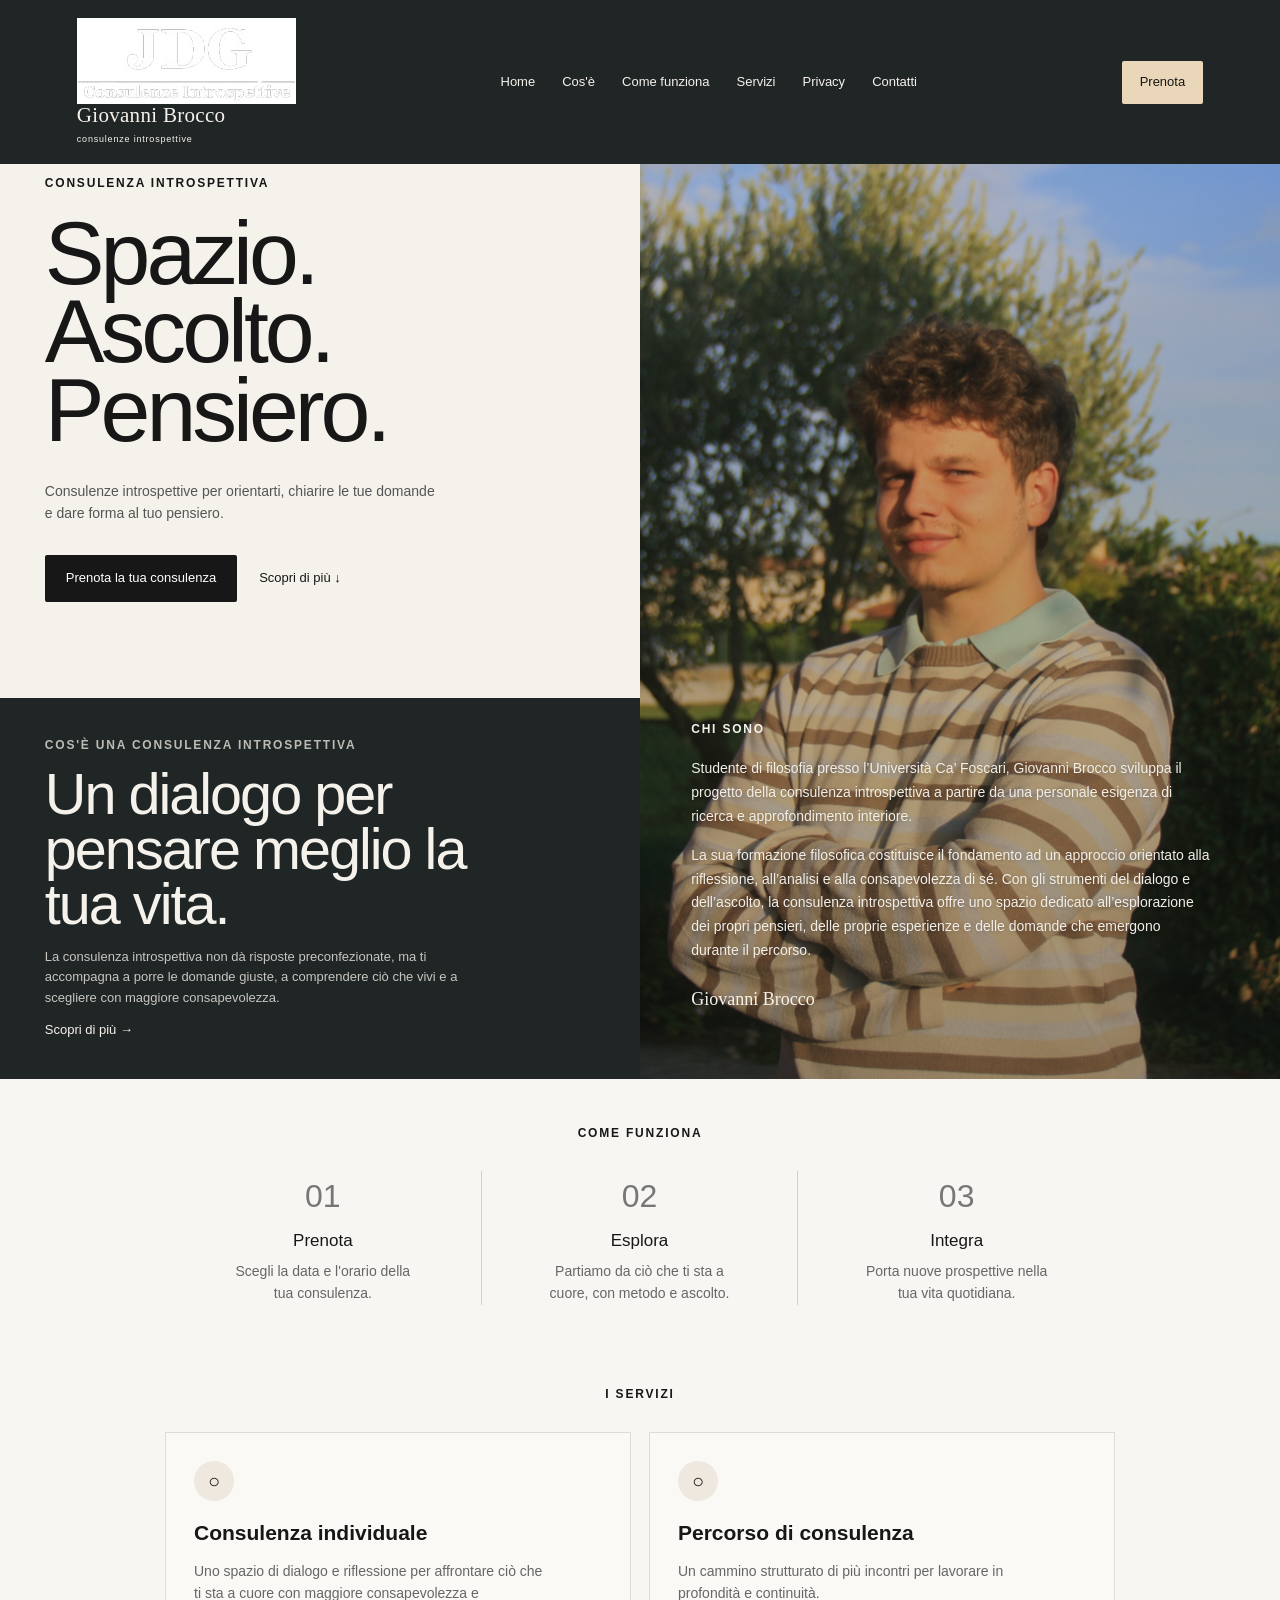
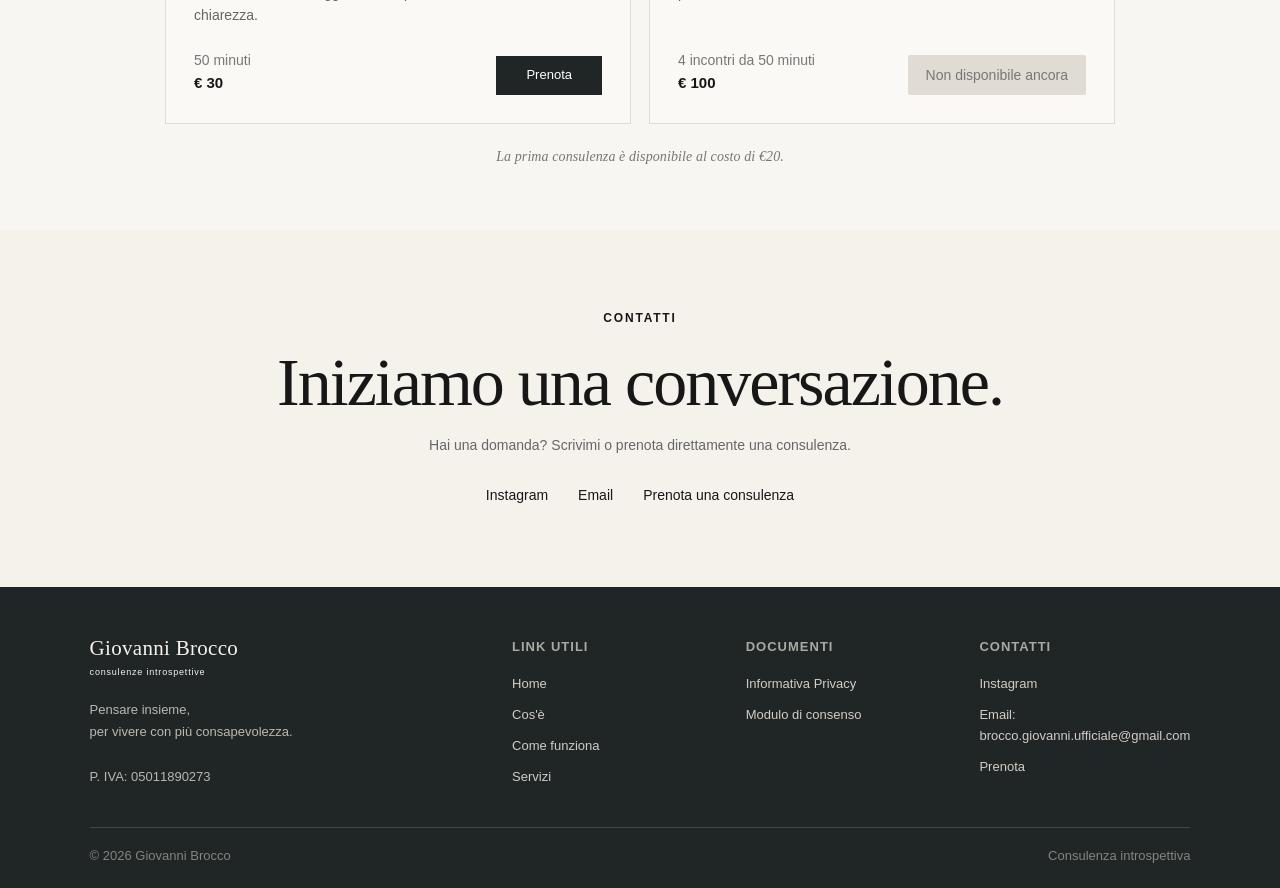
==== index.html @ f3d12928 "Update header logo in index.html" ====
<!DOCTYPE html>
<html lang="it">

<head>
    <meta charset="UTF-8">
    <meta name="viewport" content="width=device-width, initial-scale=1.0">

    <title>Giovanni Brocco | Consulenze Introspettive</title>

    <link rel="stylesheet" href="style.css">
</head>

<body>

    <!-- HEADER -->
    <header>
        <nav>
            <a href="index.html" class="logo">
                <img src="images/IMG_4521.jpeg" alt="Giovanni Brocco logo" class="header-logo">
                <span>Giovanni Brocco</span>
                <small>consulenze introspettive</small>
            </a>

            <div class="nav-links">
                <a href="index.html">Home</a>
                <a href="#about">Cos'è</a>
                <a href="#come-funziona">Come funziona</a>
                <a href="#services">Servizi</a>
                <a href="privacy.html">Privacy</a>
                <a href="#contact">Contatti</a>
            </div>

            <a href="prenota.html" class="nav-button">Prenota</a>
        </nav>
    </header>

    <main>

        <!-- HERO: FOUR QUADRANTS -->
        <section class="hero">

            <!-- TOP LEFT: SPAZIO, ASCOLTO, PENSIERO -->
            <div class="hero-content">

                <p class="eyebrow">
                    CONSULENZA INTROSPETTIVA
                </p>

                <h1>
                    Spazio.<br>
                    Ascolto.<br>
                    Pensiero.
                </h1>

                <p class="hero-text">
                    Consulenze introspettive per orientarti,
                    chiarire le tue domande e dare forma
                    al tuo pensiero.
                </p>

                <div class="hero-buttons">
                    <a href="prenota.html" class="button">
                        Prenota la tua consulenza
                    </a>

                    <a href="#about" class="text-link">
                        Scopri di più ↓
                    </a>
                </div>

            </div>

            <!-- TOP RIGHT: PHOTO -->
            <div class="intro-photo"></div>

            <!-- BOTTOM LEFT: UN DIALOGO -->
            <div id="about" class="about-text">

                <p class="eyebrow">
                    COS'È UNA CONSULENZA INTROSPETTIVA
                </p>

                <h2>
                    Un dialogo per pensare meglio
                    la tua vita.
                </h2>

                <p class="about-description">
                    La consulenza introspettiva non dà risposte
                    preconfezionate, ma ti accompagna a porre
                    le domande giuste, a comprendere ciò che vivi
                    e a scegliere con maggiore consapevolezza.
                </p>

                <a href="#come-funziona" class="light-link">
                    Scopri di più →
                </a>

            </div>

            <!-- BOTTOM RIGHT: CHI SONO -->
            <div class="intro-content">

                <p class="eyebrow">
                    CHI SONO
                </p>

                <p>
                    Studente di filosofia presso l’Università Ca’ Foscari,
                    Giovanni Brocco sviluppa il progetto della consulenza
                    introspettiva a partire da una personale esigenza di
                    ricerca e approfondimento interiore.
                </p>

                <p>
                    La sua formazione filosofica costituisce il fondamento
                    ad un approccio orientato alla riflessione, all’analisi
                    e alla consapevolezza di sé. Con gli strumenti del
                    dialogo e dell’ascolto, la consulenza introspettiva
                    offre uno spazio dedicato all’esplorazione dei propri
                    pensieri, delle proprie esperienze e delle domande
                    che emergono durante il percorso.
                </p>

                <p class="intro-name">
                    Giovanni Brocco
                </p>

            </div>

        </section>

        <!-- COME FUNZIONA -->
        <section id="come-funziona" class="process">

            <p class="eyebrow section-title">
                COME FUNZIONA
            </p>

            <div class="process-list">

                <div class="process-item">
                    <span class="process-number">01</span>

                    <h3>Prenota</h3>

                    <p>
                        Scegli la data e l'orario
                        della tua consulenza.
                    </p>
                </div>

                <div class="process-item">
                    <span class="process-number">02</span>

                    <h3>Esplora</h3>

                    <p>
                        Partiamo da ciò che ti sta a cuore,
                        con metodo e ascolto.
                    </p>
                </div>

                <div class="process-item">
                    <span class="process-number">03</span>

                    <h3>Integra</h3>

                    <p>
                        Porta nuove prospettive
                        nella tua vita quotidiana.
                    </p>
                </div>

            </div>

        </section>

        <!-- SERVIZI -->
        <section id="services" class="services">

            <p class="eyebrow section-title">
                I SERVIZI
            </p>

            <div class="service-list">

                <!-- INDIVIDUALE -->
                <div class="service-card">

                    <div class="service-icon">○</div>

                    <h3>Consulenza individuale</h3>

                    <p>
                        Uno spazio di dialogo e riflessione
                        per affrontare ciò che ti sta a cuore
                        con maggiore consapevolezza e chiarezza.
                    </p>

                    <div class="service-bottom">

                        <div>
                            <span>50 minuti</span>
                            <strong>€ 30</strong>
                        </div>

                        <a href="prenota.html">Prenota</a>

                    </div>

                </div>

                <!-- PERCORSO -->
                <div class="service-card">

                    <div class="service-icon">○</div>

                    <h3>Percorso di consulenza</h3>

                    <p>
                        Un cammino strutturato di più incontri
                        per lavorare in profondità e continuità.
                    </p>

                    <div class="service-bottom">

                        <div>
                            <span>4 incontri da 50 minuti</span>
                            <strong>€ 100</strong>
                        </div>

                        <span class="service-coming-soon">
                            Non disponibile ancora
                        </span>

                    </div>

                </div>

            </div>

            <p class="service-disclaimer">
                La prima consulenza è disponibile al costo di €20.
            </p>

        </section>

        <!--
        <section class="cta">

            <div class="cta-image"></div>

            <div class="cta-content">

                <h2>Pronto a iniziare?</h2>

                <p>
                    Prenota ora la tua
                    consulenza introspettiva.
                </p>

                <a href="prenota.html" class="cta-button">
                    Prenota la tua consulenza
                </a>

            </div>

        </section>
        -->

        <!-- CONTACT -->
        <section id="contact" class="contact">

            <p class="eyebrow">CONTATTI</p>

            <h2>Iniziamo una conversazione.</h2>

            <p>
                Hai una domanda? Scrivimi o prenota
                direttamente una consulenza.
            </p>

            <div class="contact-links">

                <a href="https://www.instagram.com/jeromedegrasse">
                    Instagram
                </a>

                <a href="mailto:brocco.giovanni.ufficiale@gmail.com">
                    Email
                </a>
                
                <a href="prenota.html">
                    Prenota una consulenza
                </a>

            </div>

        </section>

    </main>

    <!-- FOOTER -->
    <footer>

        <div class="footer-main">

            <div class="footer-brand">

                <a href="index.html" class="logo">
                    <span>Giovanni Brocco</span>
                    <small>consulenze introspettive</small>
                </a>

                <p>
                    Pensare insieme,<br>
                    per vivere con più consapevolezza.
                </p>

                <div class="footer-legal">
                    <p>P. IVA: 05011890273</p>
                </div>

            </div>

            <div class="footer-column">

                <h4>LINK UTILI</h4>

                <a href="index.html">Home</a>
                <a href="#about">Cos'è</a>
                <a href="#come-funziona">Come funziona</a>
                <a href="#services">Servizi</a>

            </div>

            <div class="footer-column">

                <h4>DOCUMENTI</h4>

                <a href="privacy.html">Informativa Privacy</a>
                <a href="consenso.html">Modulo di consenso</a>

            </div>

            <div class="footer-column">

                <h4>CONTATTI</h4>

                <a href="https://www.instagram.com/jeromedegrasse">
                    Instagram
                </a>

        
                <a href="mailto:brocco.giovanni.ufficiale@gmail.com">
                Email: brocco.giovanni.ufficiale@gmail.com
                </a>

                <a href="prenota.html">Prenota</a>

            </div>

        </div>

        <div class="footer-bottom">

            <p>© 2026 Giovanni Brocco</p>

            <p>Consulenza introspettiva</p>

        </div>

    </footer>

</body>
</html>
---- style.css ----
/* =========================================
   RESET
========================================= */
* {
    margin: 0;
    padding: 0;
    box-sizing: border-box;
}
html {
    scroll-behavior: smooth;
}
body {
    font-family: Arial, sans-serif;
    background: #f5f2ec;
    color: #171717;
    line-height: 1.6;
}
a {
    color: inherit;
    text-decoration: none;
}
/* =========================================
   GENERAL TYPOGRAPHY
========================================= */
.eyebrow {
    font-size: 12px;
    letter-spacing: 1.8px;
    font-weight: 600;
    margin-bottom: 20px;
}
/* =========================================
   HEADER
========================================= */
header {
    width: 100%;
    padding: 18px 6%;
    position: absolute;
    top: 0;
    left: 0;
    z-index: 10;
    background: #202526;
    color: #f5f2ec;
}
nav {
    display: flex;
    justify-content: space-between;
    align-items: center;
    gap: 30px;
}
.logo {
    display: flex;
    flex-direction: column;
    color: #f5f2ec;
    min-width: 205px;
}
.logo span {
    font-family: Georgia, serif;
    font-size: 21px;
    font-weight: 500;
    letter-spacing: 0.3px;
    line-height: 1.1;
}
.logo small {
    font-size: 9px;
    letter-spacing: 0.8px;
    margin-top: 5px;
}
.nav-links {
    display: flex;
    align-items: center;
    gap: 27px;
}
.nav-links a {
    color: #f5f2ec;
    font-size: 13px;
}
.nav-links a:hover {
    opacity: 0.65;
}
.nav-button {
    display: inline-flex;
    align-items: center;
    justify-content: center;
    flex-shrink: 0;
    background: #ead7b9;
    color: #171717;
    padding: 11px 18px;
    font-size: 13px;
    border-radius: 2px;
    white-space: nowrap;
    transition: background 0.2s ease;
}
.nav-button:hover {
    background: #f1dfc2;
}
/* =========================================
   HERO: TWO COLUMNS, TWO ROWS
========================================= */
.hero {
    position: relative;
    padding-top: 78px;
    display: grid;
    grid-template-columns: minmax(0, 1fr) minmax(0, 1fr);
    grid-template-rows: minmax(480px, 620px) auto;
    background: #f5f2ec;
}
/* =========================================
   TOP LEFT: SPAZIO, ASCOLTO, PENSIERO
========================================= */
.hero-content {
    grid-column: 1;
    grid-row: 1;
    position: relative;
    z-index: 2;
    min-width: 0;
    min-height: 0;
    display: flex;
    flex-direction: column;
    justify-content: center;
    padding: 45px 7%;
}
.hero h1 {
    font-size: clamp(62px, 7vw, 105px);
    line-height: 0.88;
    letter-spacing: -4px;
    font-weight: 400;
    margin-bottom: 30px;
}
.hero-text {
    max-width: 390px;
    font-size: 14px;
    line-height: 1.6;
    color: #555;
    margin-bottom: 30px;
}
.hero-buttons {
    display: flex;
    align-items: center;
    gap: 22px;
}
.button {
    background: #171717;
    color: white;
    padding: 13px 21px;
    font-size: 13px;
    border-radius: 2px;
}
.button:hover {
    background: #343434;
}
.text-link {
    font-size: 13px;
}
/* =========================================
   RIGHT SIDE: FULL-HEIGHT PHOTO
========================================= */
.intro-photo {
    grid-column: 2;
    grid-row: 1 / 3;
    position: relative;
    z-index: 0;
    min-width: 0;
    min-height: 0;
    height: 100%;
    background-color: #292b29;
    background-image: url("images/IMG_1203.jpeg");
    background-size: cover;
    background-position: center 35%;
    background-repeat: no-repeat;
}
/* =========================================
   BOTTOM LEFT: UN DIALOGO
========================================= */
.about-text {
    grid-column: 1;
    grid-row: 2;
    position: relative;
    z-index: 2;
    min-width: 0;
    min-height: 0;
    background: #202526;
    color: #f5f2ec;
    padding: 38px 7%;
    display: flex;
    flex-direction: column;
    justify-content: center;
}
.about-text .eyebrow {
    color: #bcbcb5;
    margin-bottom: 12px;
}
.about-text h2 {
    max-width: 480px;
    font-family: Arial, serif;
    font-size: clamp(38px, 4.5vw, 58px);
    font-weight: 400;
    line-height: 0.95;
    letter-spacing: -2px;
    margin-bottom: 16px;
}
.about-description {
    max-width: 440px;
    color: #c7c6c0;
    font-size: 13px;
    line-height: 1.55;
    margin-bottom: 12px;
}
.light-link {
    color: #f5f2ec;
    font-size: 13px;
}
/* =========================================
   CHI SONO: TEXT OVER THE PHOTO
========================================= */
.intro-content {
    grid-column: 2;
    grid-row: 1 / 3;
    position: relative;
    z-index: 1;
    min-width: 0;
    min-height: 0;
    padding: 65px 8%;
    display: flex;
    flex-direction: column;
    justify-content: flex-end;
    color: #f5f2ec;
    /* Transparent overlay: the photo stays visible */
    background: linear-gradient(
        180deg,
        rgba(18, 22, 22, 0.18) 0%,
        rgba(18, 22, 22, 0.25) 42%,
        rgba(18, 22, 22, 0.42) 100%
    );
}
.intro-content .eyebrow {
    color: #f5f2ec;
    font-size: 12px;
    letter-spacing: 1.8px;
    margin-bottom: 18px;
}
.intro-content > p:not(.eyebrow):not(.intro-name) {
    max-width: 520px;
    font-size: 14px;
    line-height: 1.7;
    color: #f1eee8;
    margin-bottom: 15px;
    text-shadow: 0 1px 4px rgba(0, 0, 0, 0.2);
}
.intro-name {
    margin-top: 7px;
    font-family: Georgia, serif;
    font-size: 18px;
    color: #f5f2ec;
}
/* =========================================
   PROCESS
========================================= */
.process {
    background: #f7f6f2;
    padding: 45px 7% 55px;
}
.section-title {
    text-align: center;
    margin-bottom: 28px;
}
.process-list {
    display: grid;
    grid-template-columns: repeat(3, 1fr);
    max-width: 950px;
    margin: auto;
}
.process-item {
    text-align: center;
    padding: 0 30px;
    border-right: 1px solid #d5d1ca;
}
.process-item:last-child {
    border-right: none;
}
.process-number {
    display: block;
    font-size: 32px;
    color: #777;
    margin-bottom: 5px;
}
.process-item h3 {
    font-size: 17px;
    font-weight: 500;
    margin-bottom: 6px;
}
.process-item p {
    max-width: 190px;
    margin: auto;
    font-size: 14px;
    color: #666;
}
/* =========================================
   SERVICES
========================================= */
.services {
    background: #f7f6f2;
    padding: 25px 7% 60px;
}
.service-list {
    display: grid;
    grid-template-columns: repeat(2, 1fr);
    gap: 18px;
    max-width: 950px;
    margin: auto;
}
.service-card {
    background: #faf9f6;
    border: 1px solid #e0dcd4;
    padding: 28px;
    min-height: 240px;
    display: flex;
    flex-direction: column;
}
.service-icon {
    width: 40px;
    height: 40px;
    border-radius: 50%;
    background: #eee8de;
    display: flex;
    align-items: center;
    justify-content: center;
    font-size: 20px;
    margin-bottom: 15px;
}
.service-card h3 {
    font-size: 21px;
    margin-bottom: 10px;
}
.service-card > p {
    font-size: 14px;
    line-height: 1.6;
    color: #666;
    max-width: 350px;
}
.service-bottom {
    display: flex;
    justify-content: space-between;
    align-items: flex-end;
    margin-top: auto;
    padding-top: 22px;
}
.service-bottom div {
    display: flex;
    flex-direction: column;
}
.service-bottom span {
    font-size: 14px;
    color: #777;
}
.service-bottom strong {
    font-size: 15px;
}
.service-bottom a {
    background: #202526;
    color: white;
    padding: 9px 30px;
    font-size: 13px;
}
.service-coming-soon {
    display: inline-block;
    background: #e0dcd4;
    color: #666;
    padding: 9px 18px;
    font-size: 13px;
    border-radius: 2px;
    white-space: nowrap;
}
.service-disclaimer {
    max-width: 950px;
    margin: 22px auto 0;
    text-align: center;
    font-family: Georgia, serif;
    font-size: 14px;
    font-style: italic;
    letter-spacing: 0.1px;
    color: #777;
    line-height: 1.6;
}
/* =========================================
   CTA
========================================= */
.cta {
    position: relative;
    min-height: 240px;
    display: flex;
    align-items: center;
    justify-content: center;
    overflow: hidden;
    color: white;
}
.cta-image {
    position: absolute;
    inset: 0;
    background: #77736d;
}
.cta-image::after {
    content: "";
    position: absolute;
    inset: 0;
    background: rgba(20, 20, 18, 0.35);
}
.cta-content {
    position: relative;
    z-index: 2;
    text-align: center;
}
.cta h2 {
    font-family: Georgia, serif;
    font-size: 42px;
    font-weight: 400;
    margin-bottom: 7px;
}
.cta p {
    font-size: 14px;
    margin-bottom: 17px;
    color: #e3e0d9;
}
.cta-button {
    display: inline-block;
    background: #ead7b9;
    color: #171717;
    padding: 10px 18px;
    font-size: 13px;
}
/* =========================================
   CONTACT
========================================= */
.contact {
    padding: 80px 7%;
    text-align: center;
    background: #f5f2ec;
}
.contact h2 {
    font-family: Georgia, serif;
    font-size: clamp(42px, 6vw, 68px);
    font-weight: 400;
    line-height: 1;
    letter-spacing: -2px;
    margin-bottom: 18px;
}
.contact > p:not(.eyebrow) {
    font-size: 14px;
    color: #666;
    margin-bottom: 28px;
}
.contact-links {
    display: flex;
    justify-content: center;
    gap: 30px;
}
.contact-links a {
    font-size: 14px;
}
/* =========================================
   FOOTER
========================================= */
footer {
    background: #202526;
    color: #f5f2ec;
    padding: 50px 7% 22px;
}
.footer-main {
    display: grid;
    grid-template-columns: 2fr 1fr 1fr 1fr;
    gap: 45px;
    padding-bottom: 38px;
    border-bottom: 1px solid #424645;
}
.footer-brand .logo {
    margin-bottom: 20px;
}
.footer-brand > p {
    color: #b9b9b2;
    font-size: 13px;
    line-height: 1.7;
}
.footer-legal {
    margin-top: 22px;
}
.footer-legal p {
    font-size: 13px;
    color: #b9b9b2;
    line-height: 1.8;
}
.footer-column {
    display: flex;
    flex-direction: column;
    gap: 10px;
}
.footer-column h4 {
    font-size: 13px;
    letter-spacing: 1px;
    color: #aaa9a2;
    margin-bottom: 7px;
}
.footer-column a {
    color: #d0cec7;
    font-size: 13px;
}
.footer-column a:hover {
    color: white;
}
.footer-bottom {
    padding-top: 18px;
    display: flex;
    justify-content: space-between;
    font-size: 13px;
    color: #85857f;
}
/* =========================================
   PRIVACY + CONSENT
========================================= */
.document-page {
    width: 100%;
}
.document-hero {
    background: #202526;
    color: #f5f2ec;
    padding: 135px 7% 65px;
}
.document-hero .eyebrow {
    color: #bcbcb5;
}
.document-hero h1 {
    max-width: 900px;
    font-family: Georgia, serif;
    font-size: clamp(38px, 5vw, 60px);
    font-weight: 400;
    line-height: 1.05;
    letter-spacing: -1.5px;
    margin-bottom: 18px;
}
.document-hero > p:not(.eyebrow) {
    font-size: 14px;
    color: #c7c6c0;
    line-height: 1.6;
}
.document-content {
    width: 100%;
    max-width: 1100px;
    margin: 0;
    padding: 70px 7% 95px;
}
.document-content h2,
.document-form-section legend {
    font-family: Georgia, serif;
    font-size: 24px;
    font-weight: 600;
    line-height: 1.3;
    margin-top: 50px;
    margin-bottom: 18px;
    letter-spacing: -0.3px;
}
.document-content > h2:first-child {
    margin-top: 0;
}
.document-content p {
    max-width: 900px;
    font-size: 14px;
    line-height: 1.8;
    color: #444;
    margin-bottom: 16px;
}
.document-content ul {
    max-width: 900px;
    padding-left: 22px;
    margin-bottom: 20px;
}
.document-content li {
    font-size: 14px;
    line-height: 1.8;
    color: #444;
    margin-bottom: 6px;
}
.document-link {
    color: #202526;
    text-decoration: underline;
    text-underline-offset: 3px;
    font-weight: 600;
}
.document-link:hover {
    opacity: 0.65;
}
/* =========================================
   CONSENT FORM
========================================= */
.document-form-section {
    max-width: 900px;
    margin-bottom: 40px;
}
fieldset.document-form-section {
    border: 0;
    padding: 0;
}
.document-form-section:first-child h2 {
    margin-top: 0;
}
.document-form-section label:not(.form-choice) {
    display: block;
    font-size: 14px;
    font-weight: 600;
    margin: 18px 0 7px;
}
.document-form-section input[type="text"],
.document-form-section input[type="date"] {
    display: block;
    width: 100%;
    max-width: 650px;
    padding: 12px 0;
    border: 0;
    border-bottom: 1px solid #777;
    border-radius: 0;
    outline: none;
    background: transparent;
    font-family: Arial, sans-serif;
    font-size: 14px;
    color: #171717;
}
/* RADIO / CHECKBOX */
.form-choice {
    max-width: 900px;
    display: flex;
    align-items: flex-start;
    gap: 12px;
    margin-bottom: 13px;
    cursor: pointer;
    font-size: 14px;
    line-height: 1.7;
    color: #444;
}
.form-choice input {
    margin-top: 5px;
    flex-shrink: 0;
}
/* SIGNATURE */
.signature-pad {
    display: block;
    width: 100%;
    max-width: 900px;
    height: 190px;
    margin: 15px 0;
    background: #ffffff;
    border: 1px solid #aaa;
    touch-action: none;
}
/* BUTTONS */
.secondary-button {
    padding: 9px 16px;
    border: 1px solid #202526;
    background: transparent;
    color: #202526;
    font-family: Arial, sans-serif;
    font-size: 13px;
    cursor: pointer;
}
.secondary-button:hover {
    background: #202526;
    color: white;
}
.final-confirmation {
    max-width: 900px;
    display: flex;
    align-items: flex-start;
    gap: 12px;
    margin: 35px 0 25px;
    font-size: 14px;
    line-height: 1.7;
    color: #444;
}
.final-confirmation input {
    margin-top: 5px;
    flex-shrink: 0;
}
.submit-button {
    padding: 14px 28px;
    border: 0;
    border-radius: 2px;
    background: #202526;
    color: white;
    font-family: Arial, sans-serif;
    font-size: 14px;
    cursor: pointer;
}
.submit-button:hover {
    background: #343a3b;
}
.form-status {
    margin-top: 18px;
    font-size: 13px !important;
    color: #777 !important;
}
/* =========================================
   BOOKING PAGE
========================================= */
.booking-buttons {
    display: flex;
    flex-wrap: wrap;
    align-items: center;
    gap: 14px;
    margin-top: 32px;
}
.booking-button,
.booking-button-primary,
.booking-button-secondary,
.booking-button-tertiary {
    display: inline-flex;
    align-items: center;
    justify-content: center;
    box-sizing: border-box;
    min-height: 44px;
    padding: 13px 22px;
    background-color: #ead7b9 !important;
    color: #171717 !important;
    border: none;
    border-radius: 2px;
    font-family: Arial, sans-serif;
    font-size: 13px;
    line-height: 1.4;
    text-align: center;
    text-decoration: none;
    transition: background-color 0.2s ease;
}
.booking-button:hover,
.booking-button-primary:hover,
.booking-button-secondary:hover,
.booking-button-tertiary:hover {
    background-color: #f1dfc2 !important;
    color: #171717 !important;
}
.booking-signature {
    margin-top: 42px;
    font-family: Georgia, serif;
    font-size: 19px;
    color: #202526;
}
.booking-signature span {
    display: block;
    margin-top: 3px;
    font-family: Arial, sans-serif;
    font-size: 11px;
    letter-spacing: 1px;
    color: #77736d;
}
/* =========================================
   TABLET
========================================= */
@media (max-width: 900px) {
    .nav-links {
        display: none;
    }
    nav {
        gap: 15px;
    }
    .logo {
        min-width: 0;
    }
    .nav-button {
        display: inline-flex;
        flex-shrink: 0;
    }
    /* HERO */
    .hero {
        grid-template-columns: minmax(0, 1fr) minmax(0, 1fr);
        grid-template-rows: minmax(450px, 560px) auto;
    }
    .hero-content {
        padding: 70px 7%;
    }
    .hero h1 {
        font-size: clamp(48px, 6vw, 68px);
        letter-spacing: -2px;
    }
    .hero-buttons {
        flex-wrap: wrap;
        gap: 14px;
    }
    .about-text {
        min-height: 330px;
        padding: 40px 7%;
    }
    .about-text h2 {
        font-size: clamp(32px, 4vw, 44px);
    }
    .intro-content {
        padding: 45px 7%;
    }
    .intro-content > p:not(.eyebrow):not(.intro-name) {
        font-size: 13px;
        line-height: 1.65;
    }
    /* FOOTER */
    .footer-main {
        grid-template-columns: 1fr 1fr;
    }
    /* DOCUMENTS */
    .document-content {
        max-width: 100%;
        padding: 60px 7% 80px;
    }
}
/* =========================================
   MOBILE
========================================= */
@media (max-width: 600px) {
    /* HEADER */
    header {
        padding: 16px 5%;
    }
    nav {
        gap: 15px;
    }
    .logo {
        min-width: 0;
    }
    .logo span {
        font-size: 18px;
        letter-spacing: 0;
    }

   .logo .header-logo {
    display: block;
    width: 42px;
    height: 42px;
    object-fit: contain;
    margin-bottom: 8px;
}
    .nav-button {
        display: inline-flex;
        align-items: center;
        justify-content: center;
        font-size: 12px;
        padding: 9px 12px;
    }
    /* HERO: STACK THE CONTENT */
    .hero {
        padding-top: 78px;
        grid-template-columns: minmax(0, 1fr);
        grid-template-rows: auto auto auto;
    }
    .hero-content {
        grid-column: 1;
        grid-row: 1;
        min-height: 570px;
        padding: 115px 5% 60px;
    }
    .hero h1 {
        font-size: 62px;
        letter-spacing: -2px;
    }
    .hero-buttons {
        flex-direction: column;
        align-items: flex-start;
        gap: 15px;
    }
    /*
       On mobile, the photo and Chi sono text
       become one single image section.
    */
    .intro-photo {
        display: none;
    }
    .intro-content {
        grid-column: 1;
        grid-row: 2;
        order: 0;
        min-height: 650px;
        padding: 45px 6%;
        justify-content: flex-end;
        background-color: #292b29;
        background-image:
            linear-gradient(
                180deg,
                rgba(18, 22, 22, 0.08) 0%,
                rgba(18, 22, 22, 0.22) 30%,
                rgba(18, 22, 22, 0.88) 100%
            ),
            url("images/IMG_1203.jpeg");
        background-size: cover;
        background-position: center 20%;
        background-repeat: no-repeat;
        color: #f5f2ec;
    }
    .intro-content .eyebrow {
        margin-bottom: 14px;
    }
    .intro-content > p:not(.eyebrow):not(.intro-name) {
        font-size: 14px;
        line-height: 1.65;
        color: #f1eee8;
    }
    .intro-name {
        font-size: 18px;
    }
    /* UN DIALOGO: AFTER THE PHOTO */
    .about-text {
        grid-column: 1;
        grid-row: 3;
        order: 0;
        min-height: 0;
        padding: 32px 5%;
    }
    .about-text h2 {
        font-size: 47px;
        margin-bottom: 14px;
    }
    .about-text .eyebrow {
        margin-bottom: 10px;
    }
    .about-description {
        margin-bottom: 10px;
    }
    /* PROCESS */
    .process {
        padding: 40px 5%;
    }
    .process-list {
        grid-template-columns: 1fr;
    }
    .process-item {
        border-right: 0;
        border-bottom: 1px solid #d5d1ca;
        padding: 0 0 27px;
        margin-bottom: 27px;
    }
    .process-item:last-child {
        border-bottom: 0;
        margin-bottom: 0;
    }
    /* SERVICES */
    .services {
        padding: 25px 5% 50px;
    }
    .service-list {
        grid-template-columns: 1fr;
    }
    .service-disclaimer {
        padding: 0 10px;
        font-size: 13px;
    }
    .service-coming-soon {
        font-size: 12px;
        padding: 9px 13px;
    }
    /* CONTACT */
    .contact {
        padding: 70px 5%;
    }
    .contact-links {
        flex-direction: column;
        gap: 14px;
    }
    /* FOOTER */
    footer {
        padding: 45px 5% 22px;
    }
    .footer-main {
        grid-template-columns: 1fr;
        gap: 30px;
    }
    .footer-bottom {
        flex-direction: column;
        gap: 6px;
    }
    /* PRIVACY + CONSENT */
    .document-hero {
        padding: 115px 5% 50px;
    }
    .document-hero h1 {
        font-size: 34px;
    }
    .document-content {
        padding: 50px 5% 70px;
    }
    .document-content h2,
    .document-form-section legend {
        font-size: 21px;
        margin-top: 40px;
    }
    .document-content p,
    .document-content li,
    .form-choice,
    .final-confirmation {
        font-size: 14px;
    }
    .signature-pad {
        height: 170px;
    }
    /* BOOKING BUTTONS */
    .booking-buttons {
        display: flex !important;
        flex-direction: column !important;
        align-items: stretch !important;
        gap: 14px !important;
        width: 100%;
    }
    .booking-buttons .booking-button,
    .booking-buttons .booking-button-primary,
    .booking-buttons .booking-button-secondary,
    .booking-buttons .booking-button-tertiary {
        display: flex !important;
        width: 100% !important;
        min-height: 44px;
        align-items: center;
        justify-content: center;
        padding: 13px 22px;
        background: #ead7b9 !important;
        color: #171717 !important;
        border: none;
        border-radius: 2px;
        font-family: Arial, sans-serif;
        font-size: 13px;
        text-align: center;
        text-decoration: none;
    }
    .booking-buttons a.booking-button:hover,
    .booking-buttons a.booking-button-primary:hover,
    .booking-buttons a.booking-button-secondary:hover,
    .booking-buttons a.booking-button-tertiary:hover {
        background: #f1dfc2 !important;
        color: #171717 !important;
    }
    .booking-signature {
        margin-top: 32px;
    }
}
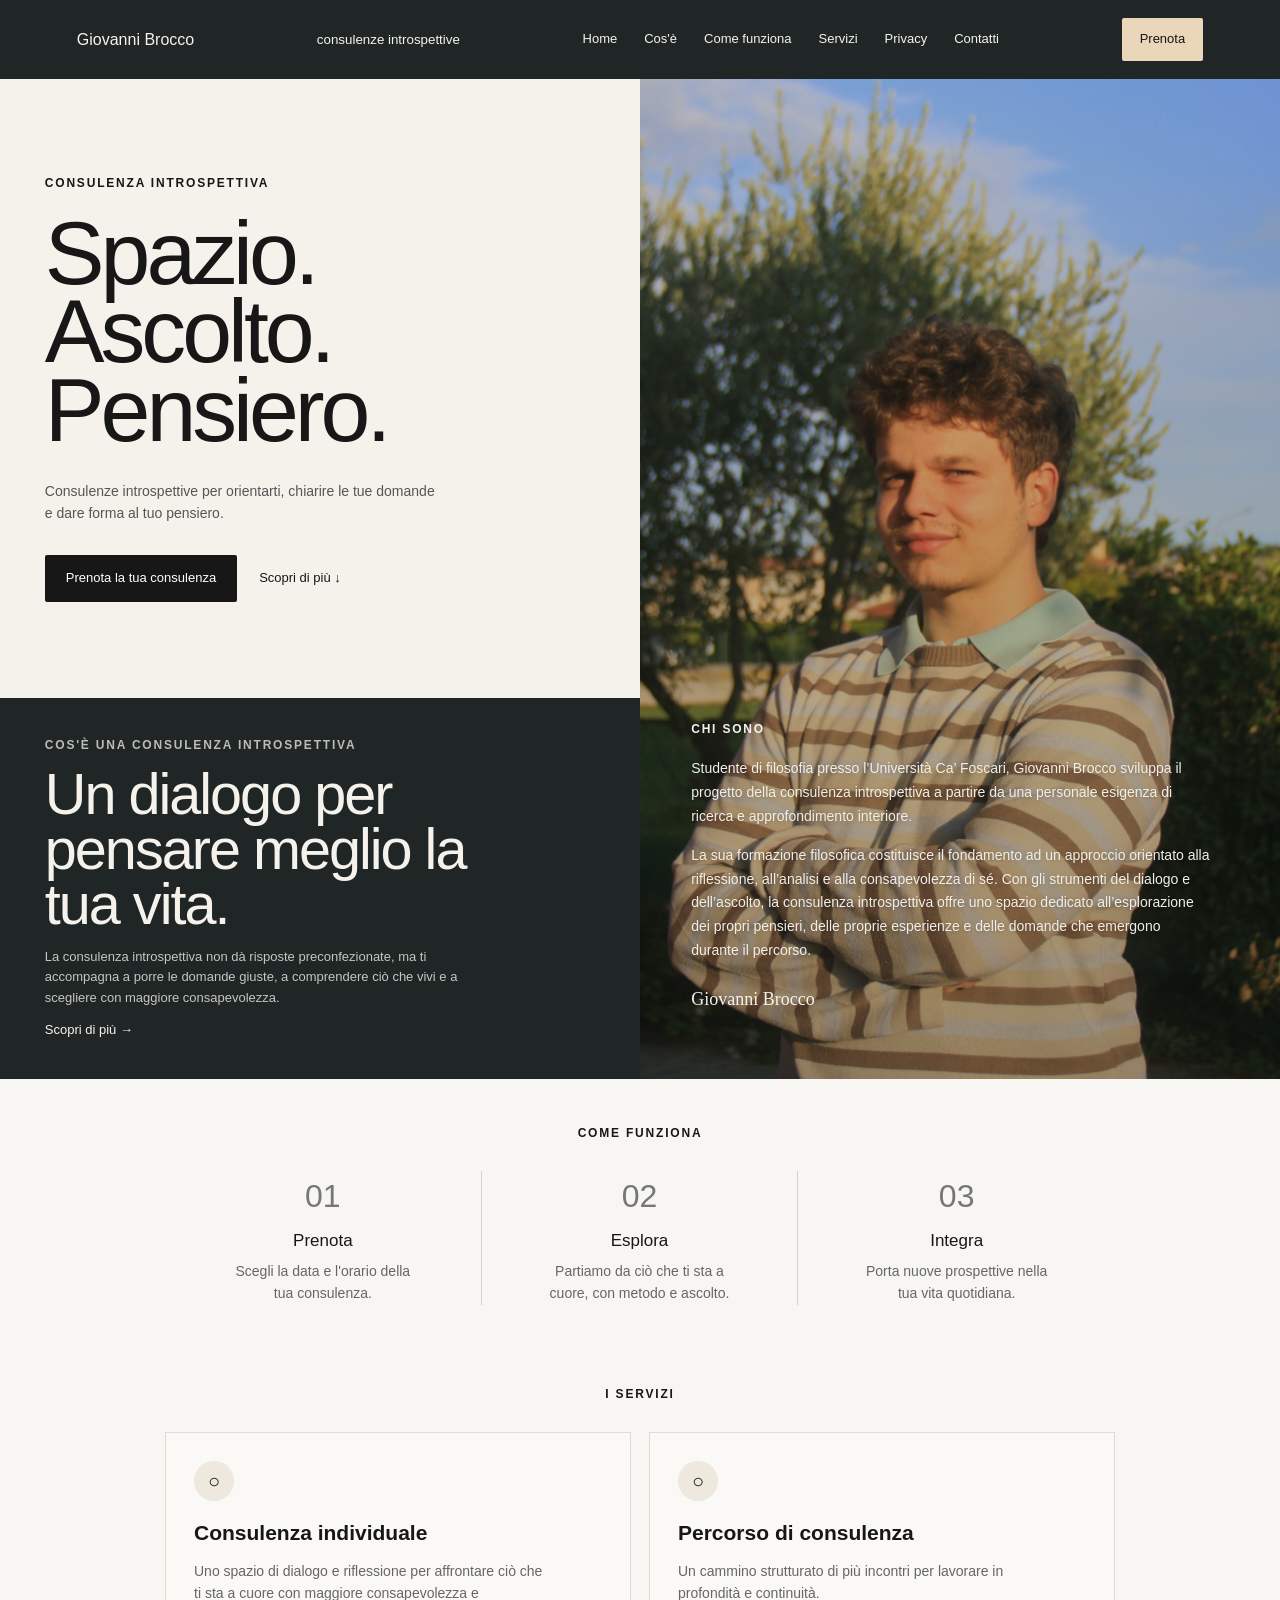
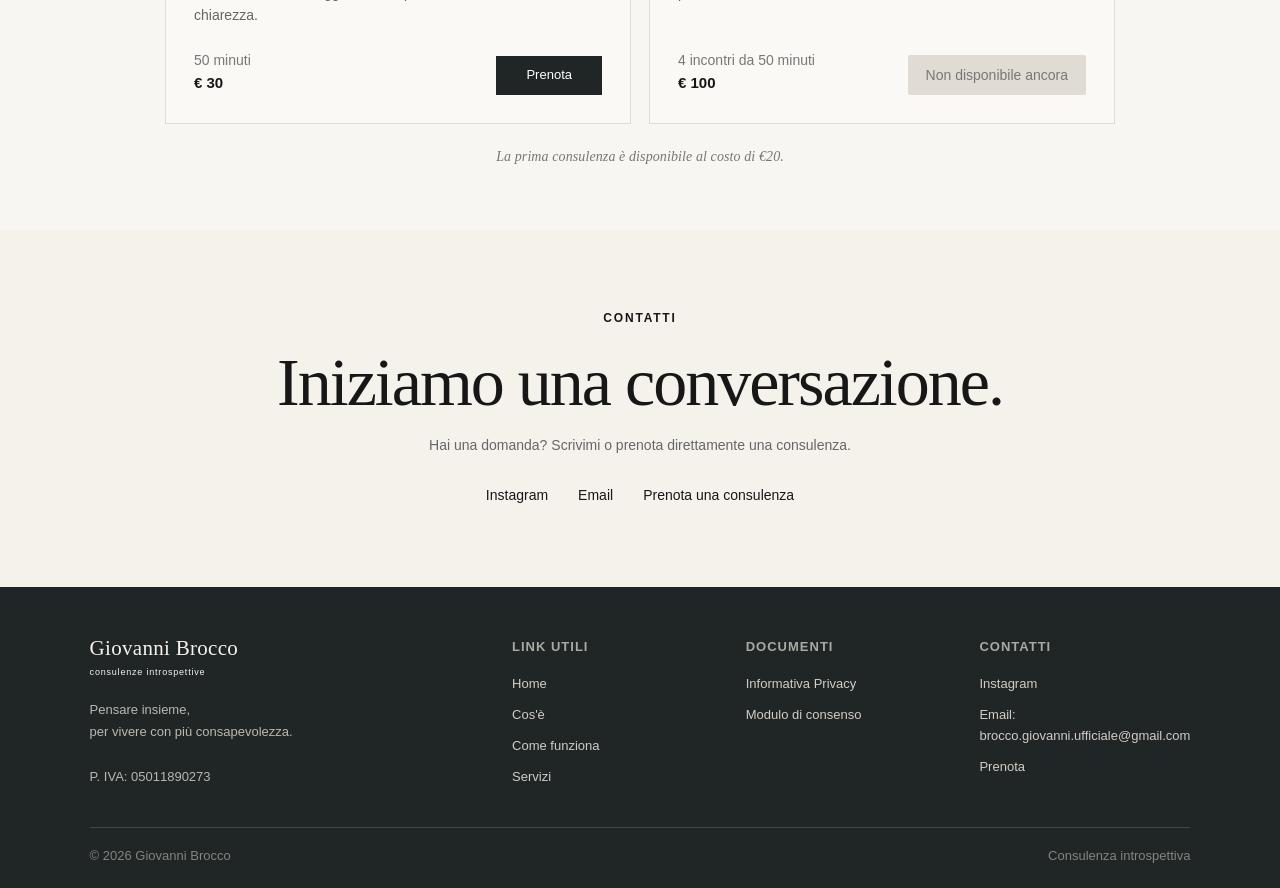
==== commit 8e63dced: "Comment out logo link in header Commented out the logo link in the header section." ====
--- a/index.html
+++ b/index.html
@@ -16,8 +16,10 @@
     <!-- HEADER -->
     <header>
         <nav>
+            <!--
             <a href="index.html" class="logo">
                 <img src="images/IMG_4521.jpeg" alt="Giovanni Brocco logo" class="header-logo">
+            -->
                 <span>Giovanni Brocco</span>
                 <small>consulenze introspettive</small>
             </a>
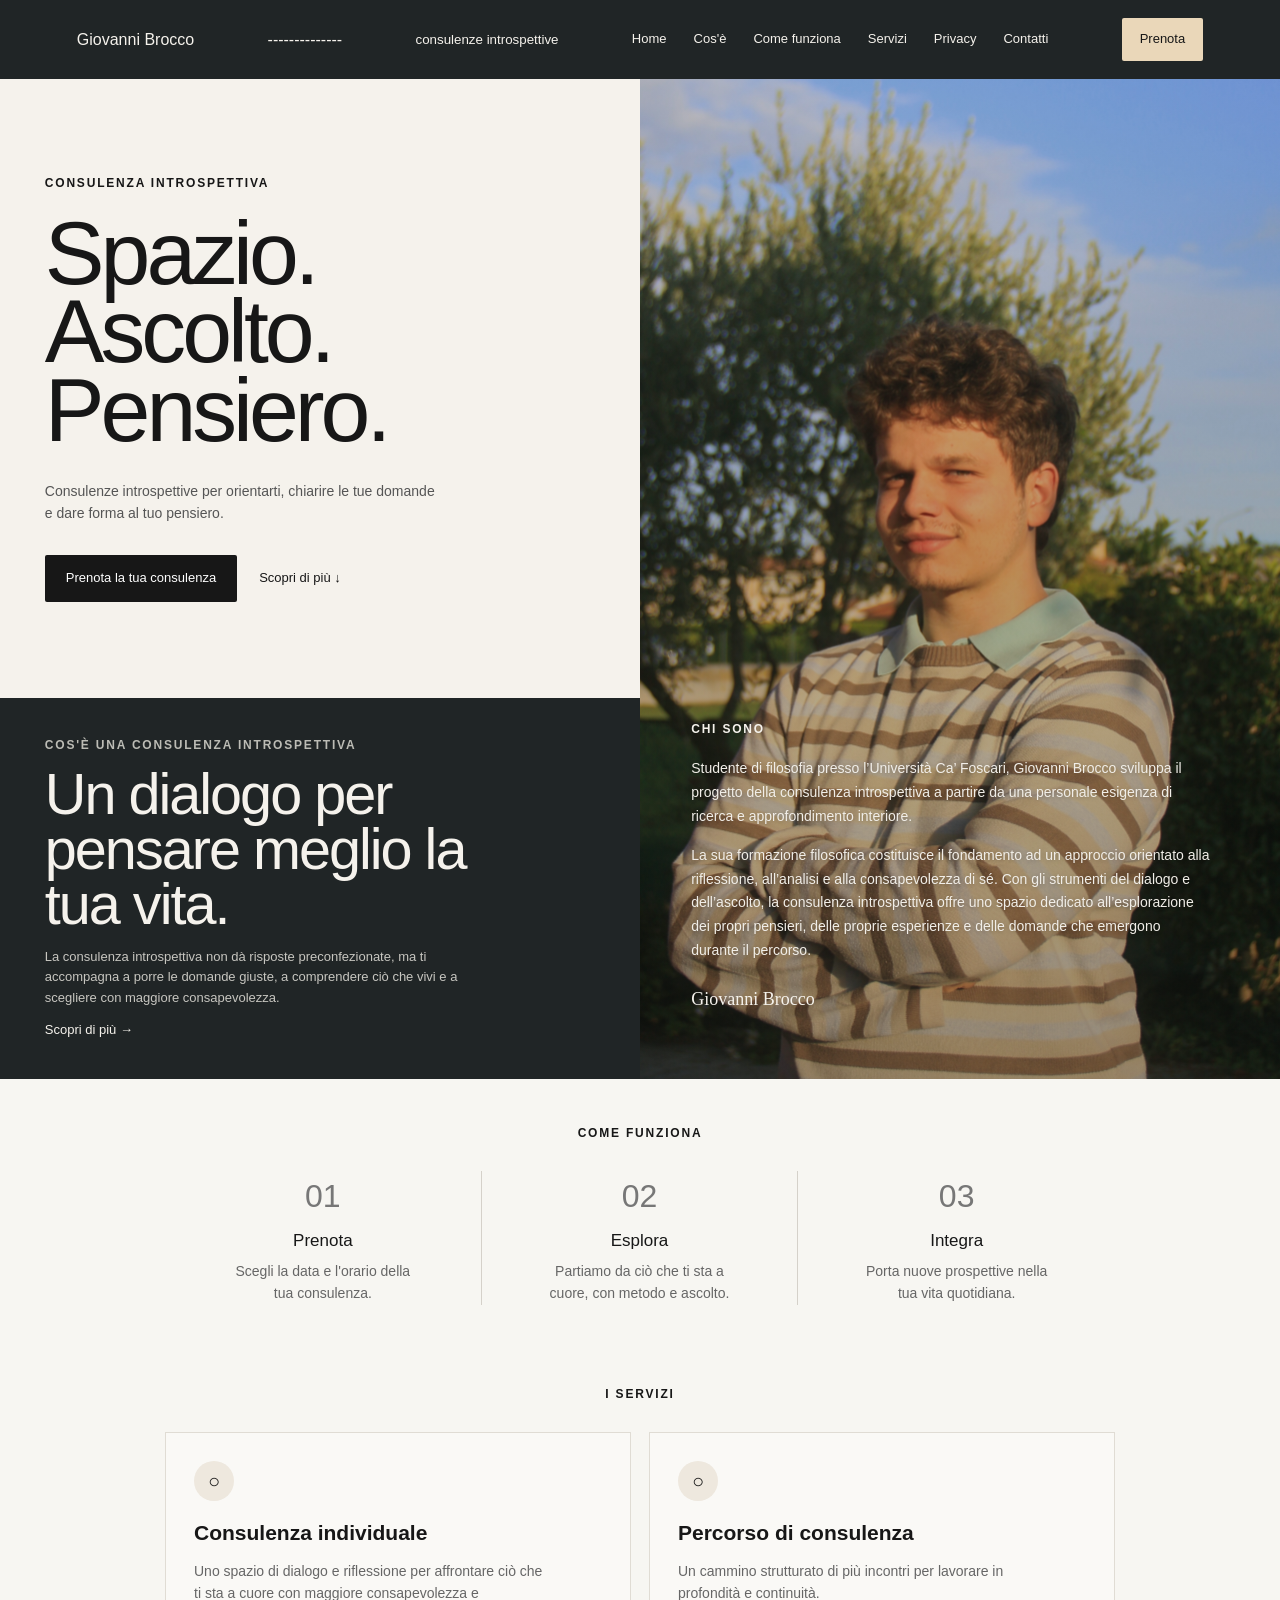
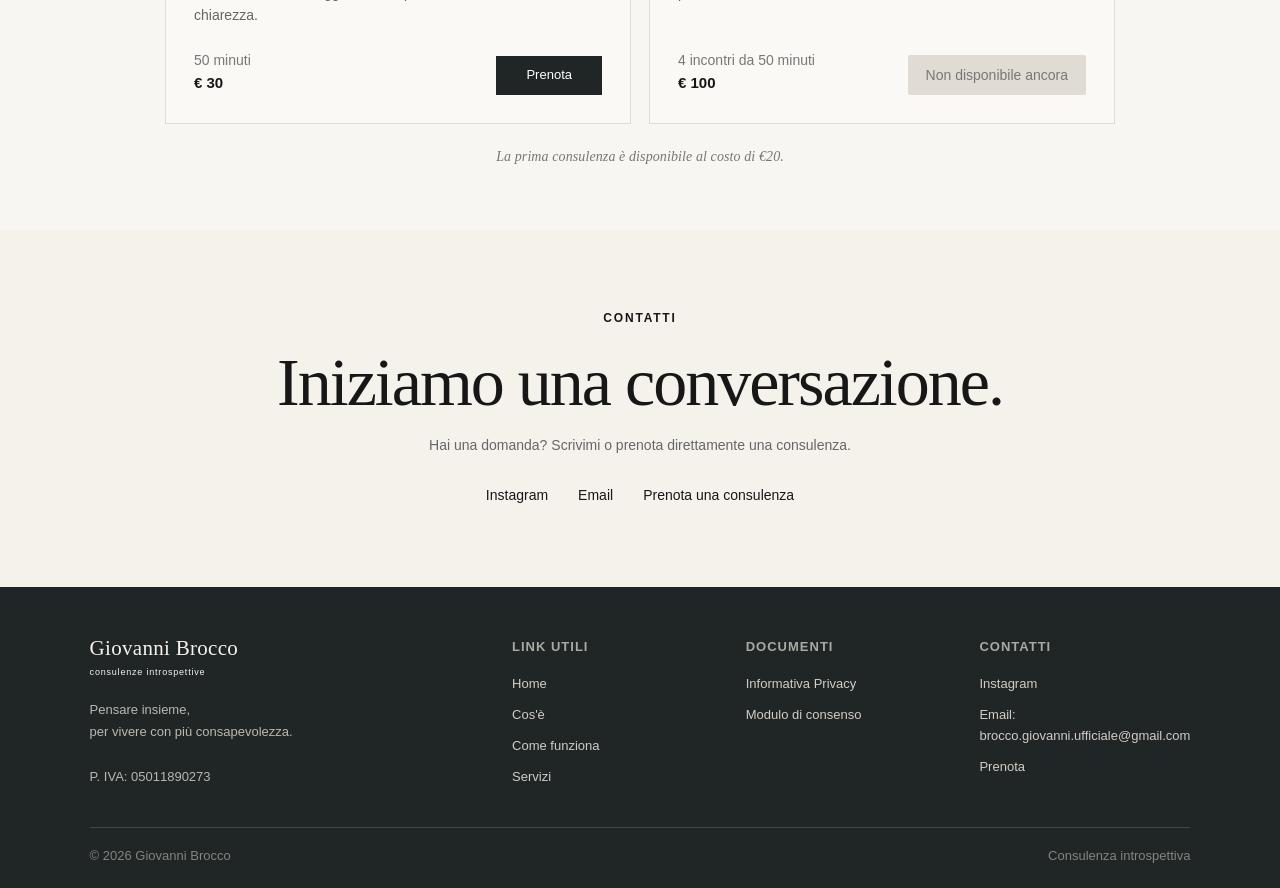
==== commit edfa18c7: "Add a paragraph separator in the header section" ====
--- a/index.html
+++ b/index.html
@@ -21,6 +21,7 @@
                 <img src="images/IMG_4521.jpeg" alt="Giovanni Brocco logo" class="header-logo">
             -->
                 <span>Giovanni Brocco</span>
+                <p>--------------</p>
                 <small>consulenze introspettive</small>
             </a>
 
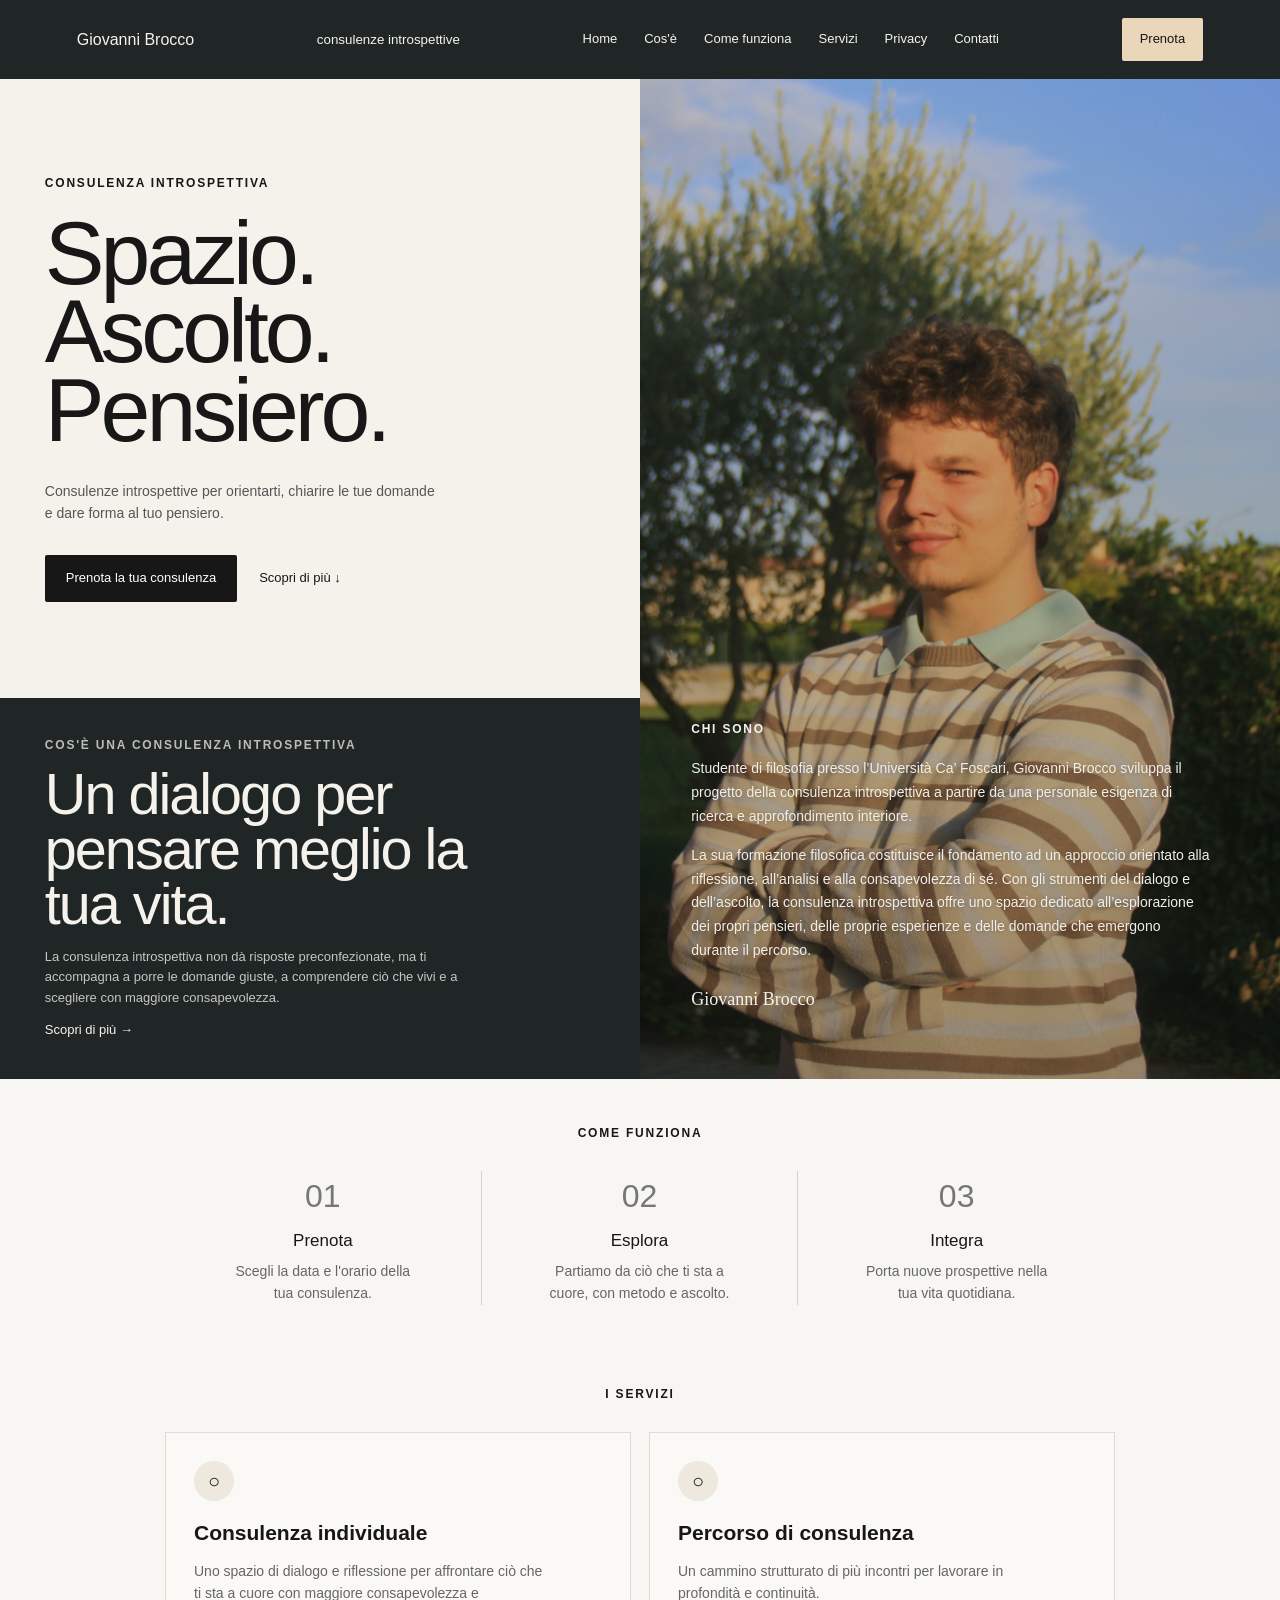
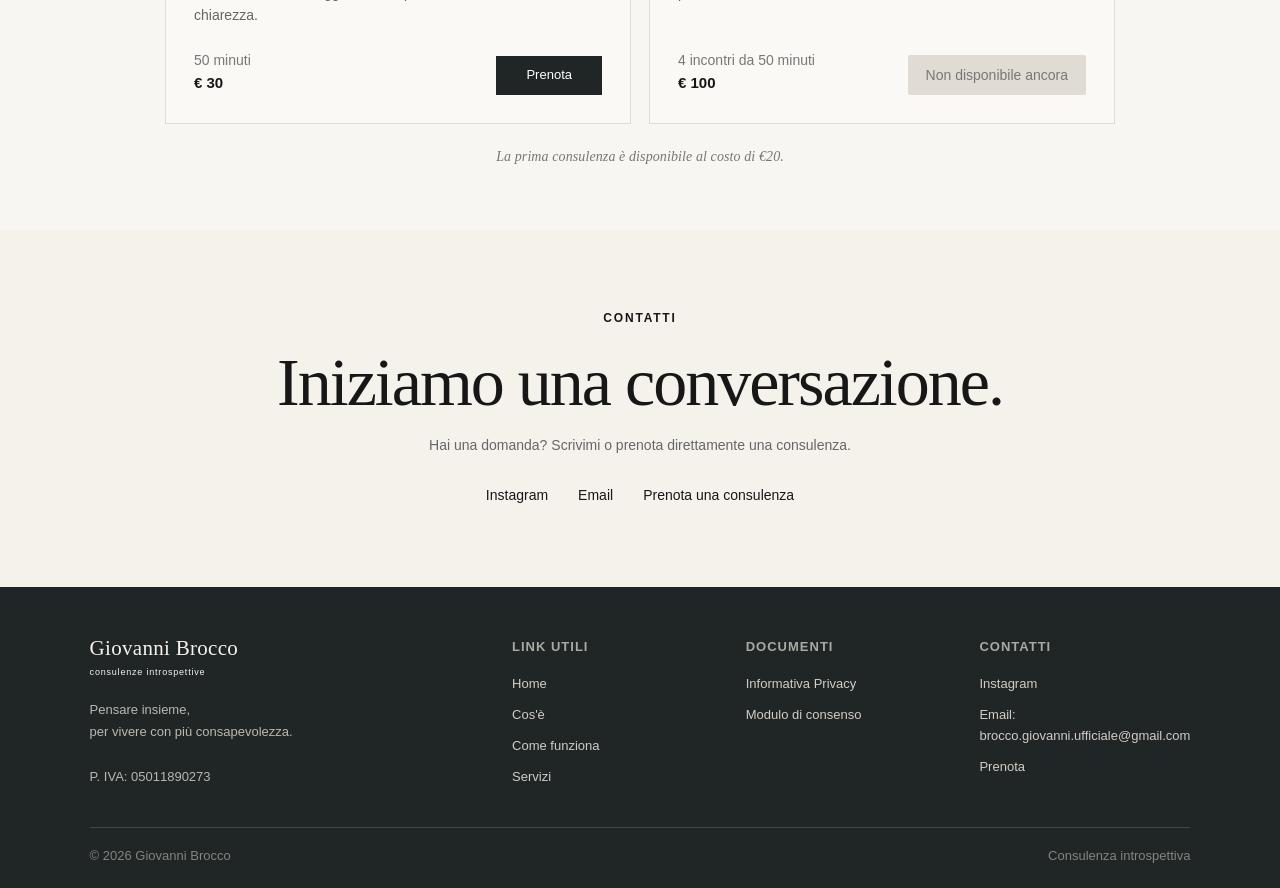
==== commit 8c78852f: "Remove redundant paragraph from logo Removed unnecessary paragraph element from logo section." ====
--- a/index.html
+++ b/index.html
@@ -21,7 +21,6 @@
                 <img src="images/IMG_4521.jpeg" alt="Giovanni Brocco logo" class="header-logo">
             -->
                 <span>Giovanni Brocco</span>
-                <p>--------------</p>
                 <small>consulenze introspettive</small>
             </a>
 
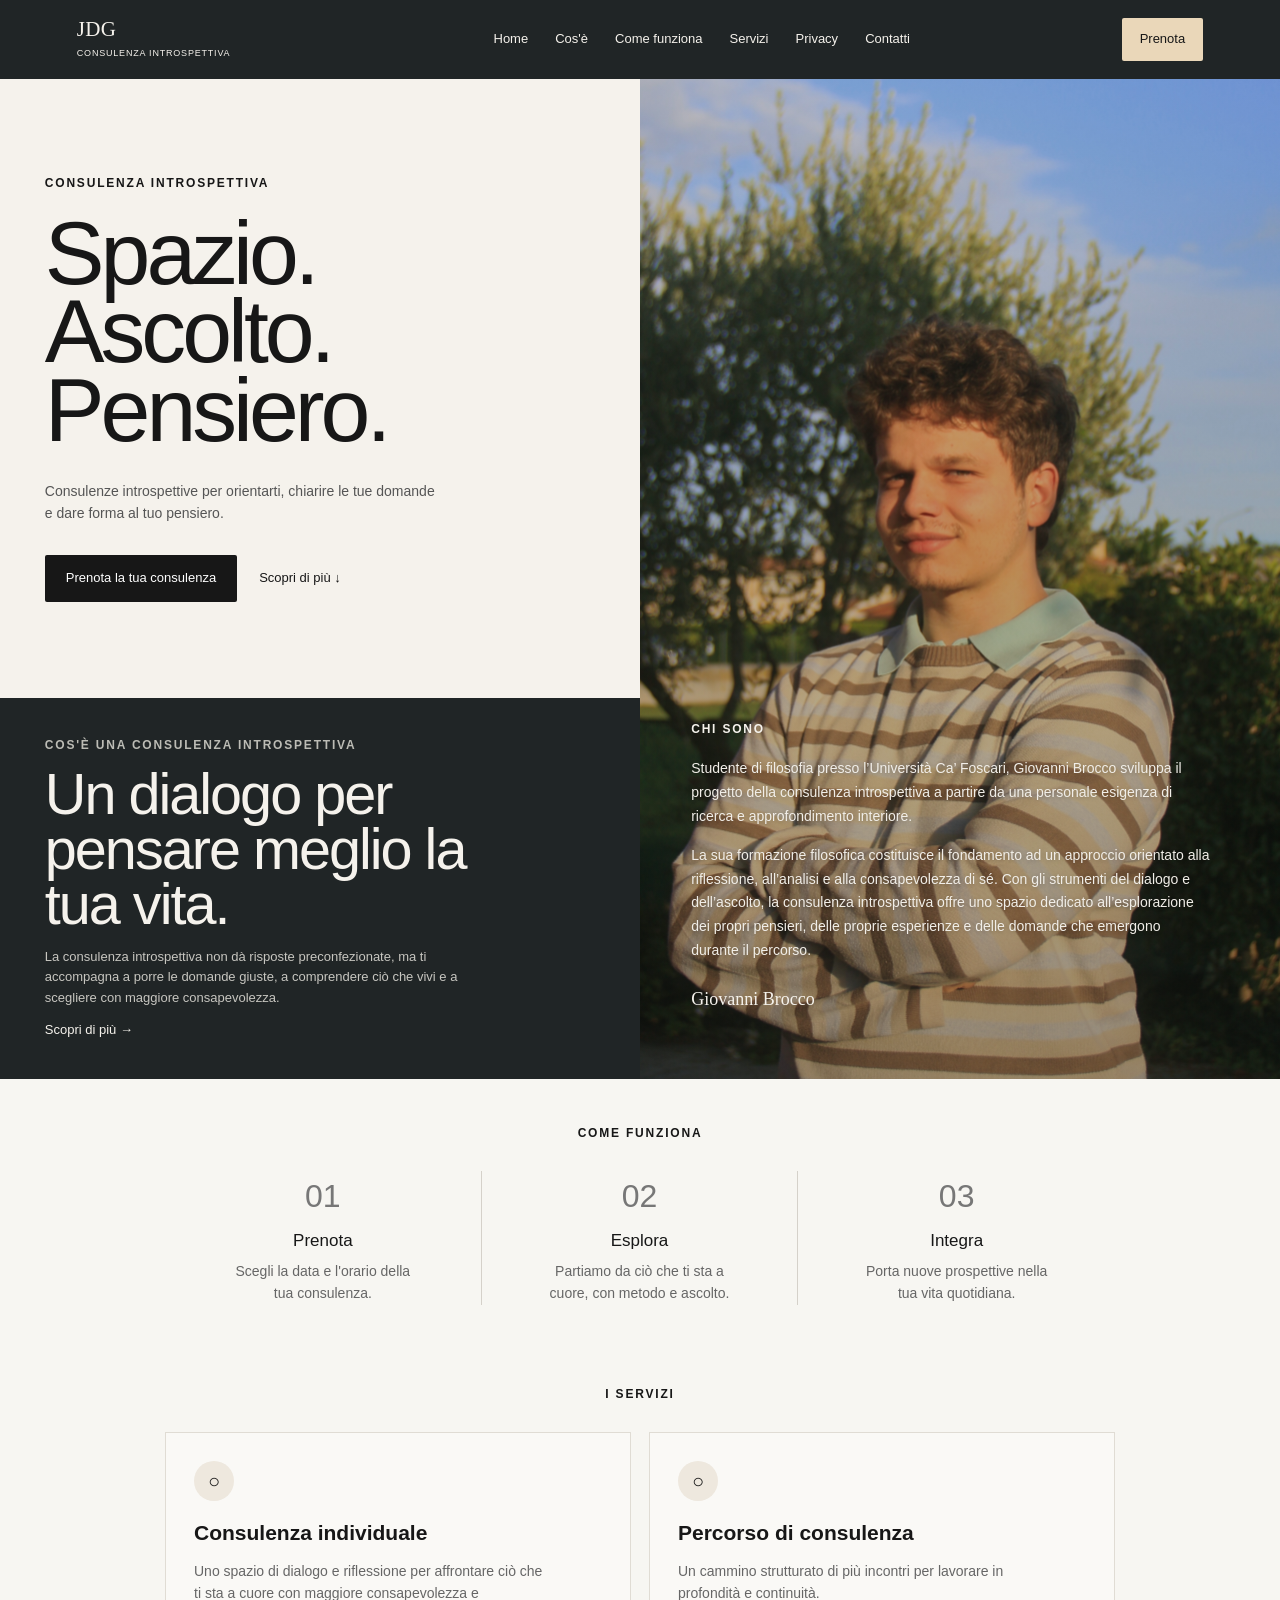
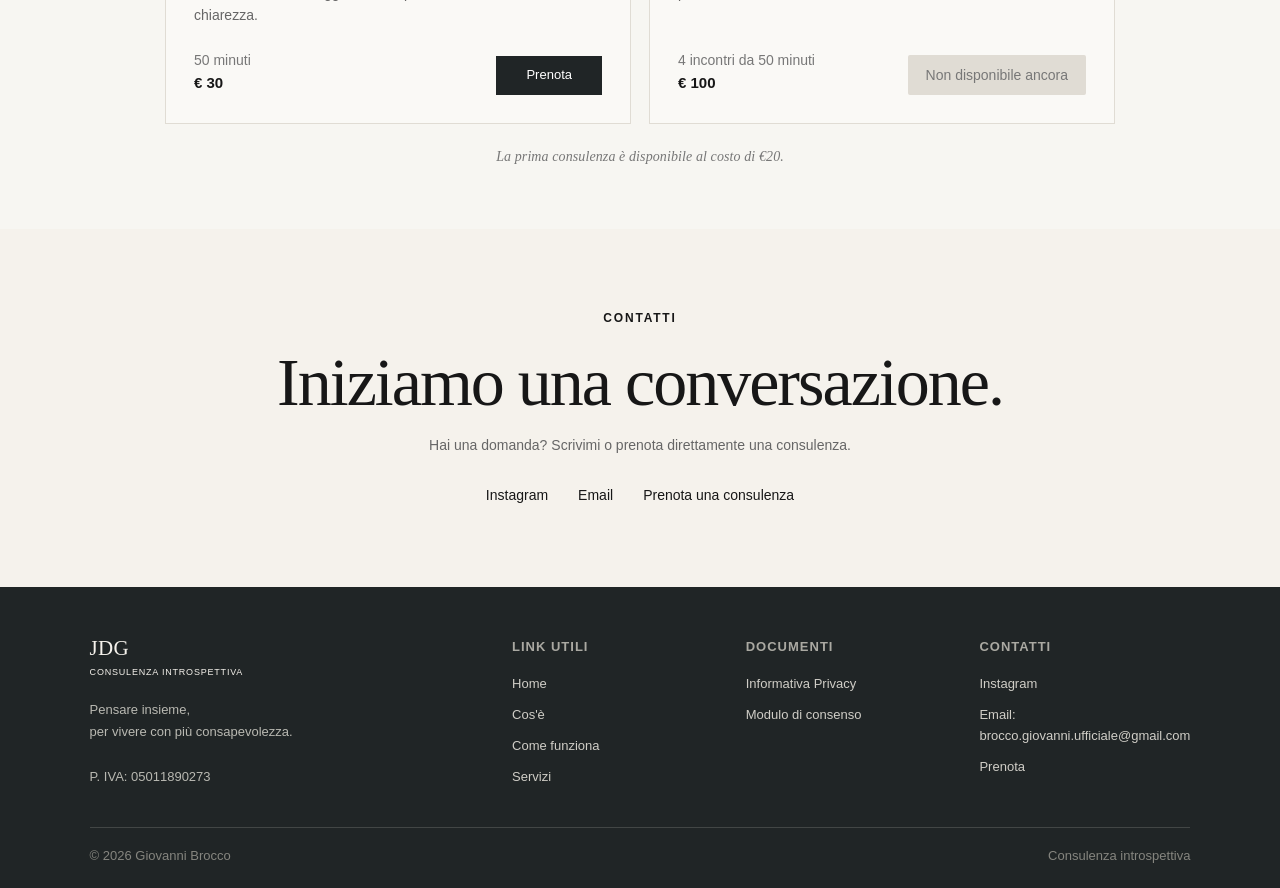
==== commit 14164527: "Update index.html" ====
--- a/index.html
+++ b/index.html
@@ -16,12 +16,10 @@
     <!-- HEADER -->
     <header>
         <nav>
-            <!--
             <a href="index.html" class="logo">
-                <img src="images/IMG_4521.jpeg" alt="Giovanni Brocco logo" class="header-logo">
-            -->
-                <span>Giovanni Brocco</span>
-                <small>consulenze introspettive</small>
+                <span class="logo-initials">JDG</span>
+                <span class="logo-line"></span>
+                <small>CONSULENZA INTROSPETTIVA</small>
             </a>
 
             <div class="nav-links">
@@ -293,7 +291,7 @@
                 <a href="mailto:brocco.giovanni.ufficiale@gmail.com">
                     Email
                 </a>
-                
+
                 <a href="prenota.html">
                     Prenota una consulenza
                 </a>
@@ -312,8 +310,9 @@
             <div class="footer-brand">
 
                 <a href="index.html" class="logo">
-                    <span>Giovanni Brocco</span>
-                    <small>consulenze introspettive</small>
+                    <span class="logo-initials">JDG</span>
+                    <span class="logo-line"></span>
+                    <small>CONSULENZA INTROSPETTIVA</small>
                 </a>
 
                 <p>
@@ -355,9 +354,8 @@
                     Instagram
                 </a>
 
-        
                 <a href="mailto:brocco.giovanni.ufficiale@gmail.com">
-                Email: brocco.giovanni.ufficiale@gmail.com
+                    Email: brocco.giovanni.ufficiale@gmail.com
                 </a>
 
                 <a href="prenota.html">Prenota</a>
--- a/style.css
+++ b/style.css
@@ -868,8 +868,8 @@
         grid-column: 1;
         grid-row: 2;
         order: 0;
-        min-height: 650px;
-        padding: 45px 6%;
+        min-height: 850px;
+        padding: 45px 6% 30px;
         justify-content: flex-end;
         background-color: #292b29;
         background-image:
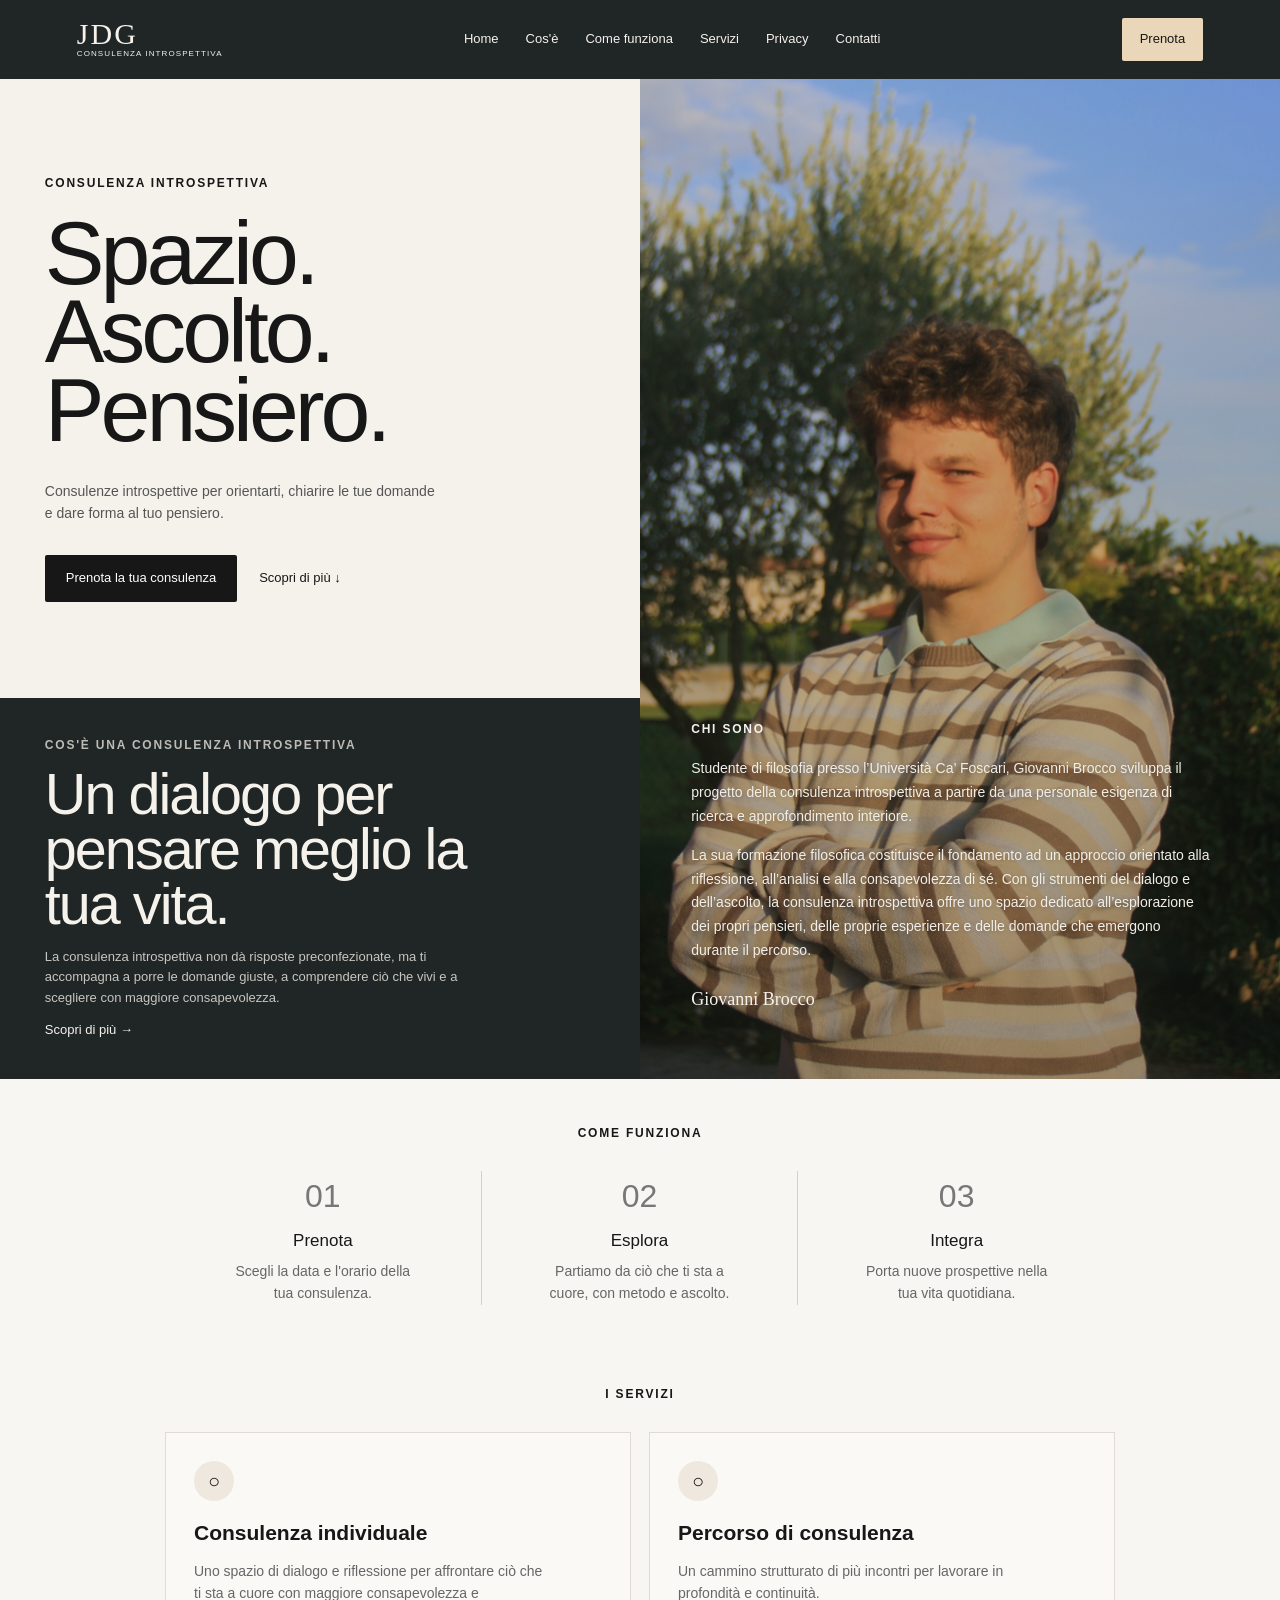
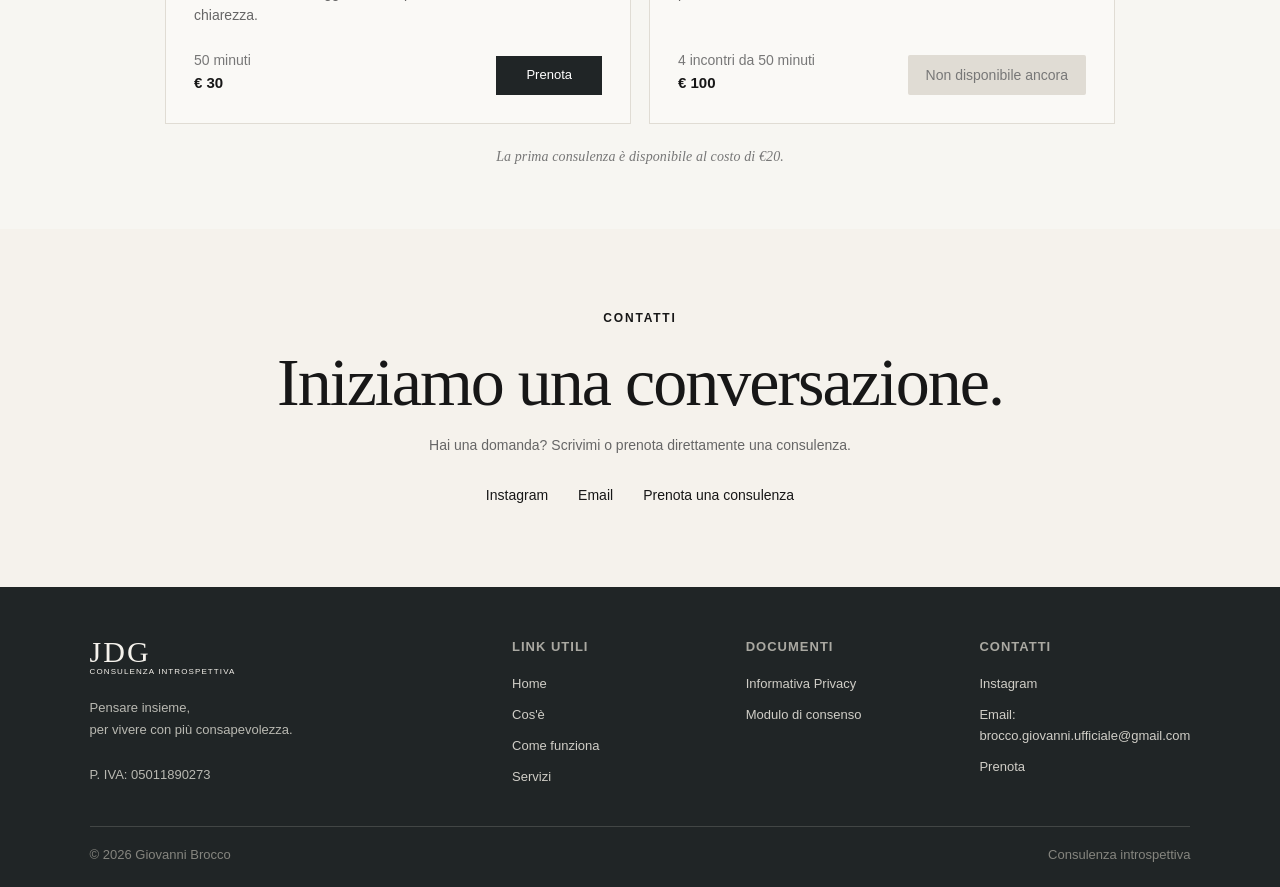
==== commit c66d4616: "Remove logo-line spans from header and footer Removed unnecessary logo-line spans from header and fo" ====
--- a/index.html
+++ b/index.html
@@ -18,7 +18,6 @@
         <nav>
             <a href="index.html" class="logo">
                 <span class="logo-initials">JDG</span>
-                <span class="logo-line"></span>
                 <small>CONSULENZA INTROSPETTIVA</small>
             </a>
 
@@ -311,7 +310,6 @@
 
                 <a href="index.html" class="logo">
                     <span class="logo-initials">JDG</span>
-                    <span class="logo-line"></span>
                     <small>CONSULENZA INTROSPETTIVA</small>
                 </a>
 
--- a/style.css
+++ b/style.css
@@ -1,3 +1,4 @@
+
 /* =========================================
    RESET
 ========================================= */
@@ -50,20 +51,37 @@
 .logo {
     display: flex;
     flex-direction: column;
+    align-items: flex-start;
+    justify-content: center;
     color: #f5f2ec;
-    min-width: 205px;
-}
-.logo span {
+    min-width: 145px;
+    flex-shrink: 0;
+    line-height: 1;
+}
+.logo-initials {
+    display: block;
     font-family: Georgia, serif;
-    font-size: 21px;
-    font-weight: 500;
-    letter-spacing: 0.3px;
-    line-height: 1.1;
+    font-size: 30px;
+    font-weight: 400;
+    letter-spacing: 2px;
+    line-height: 1;
+}
+.logo-line {
+    display: block;
+    width: 100%;
+    max-width: 145px;
+    height: 1px;
+    background: #ead7b9;
+    margin: 7px 0 6px;
 }
 .logo small {
-    font-size: 9px;
-    letter-spacing: 0.8px;
-    margin-top: 5px;
+    display: block;
+    font-family: Arial, sans-serif;
+    font-size: 8px;
+    font-weight: 400;
+    letter-spacing: 1.1px;
+    line-height: 1.3;
+    white-space: nowrap;
 }
 .nav-links {
     display: flex;
@@ -816,19 +834,18 @@
     }
     .logo {
         min-width: 0;
-    }
-    .logo span {
-        font-size: 18px;
-        letter-spacing: 0;
-    }
-
-   .logo .header-logo {
-    display: block;
-    width: 42px;
-    height: 42px;
-    object-fit: contain;
-    margin-bottom: 8px;
-}
+        width: 145px;
+    }
+    .logo-initials {
+        font-size: 27px;
+    }
+    .logo-line {
+        max-width: 135px;
+    }
+    .logo small {
+        font-size: 7px;
+        letter-spacing: 0.8px;
+    }
     .nav-button {
         display: inline-flex;
         align-items: center;
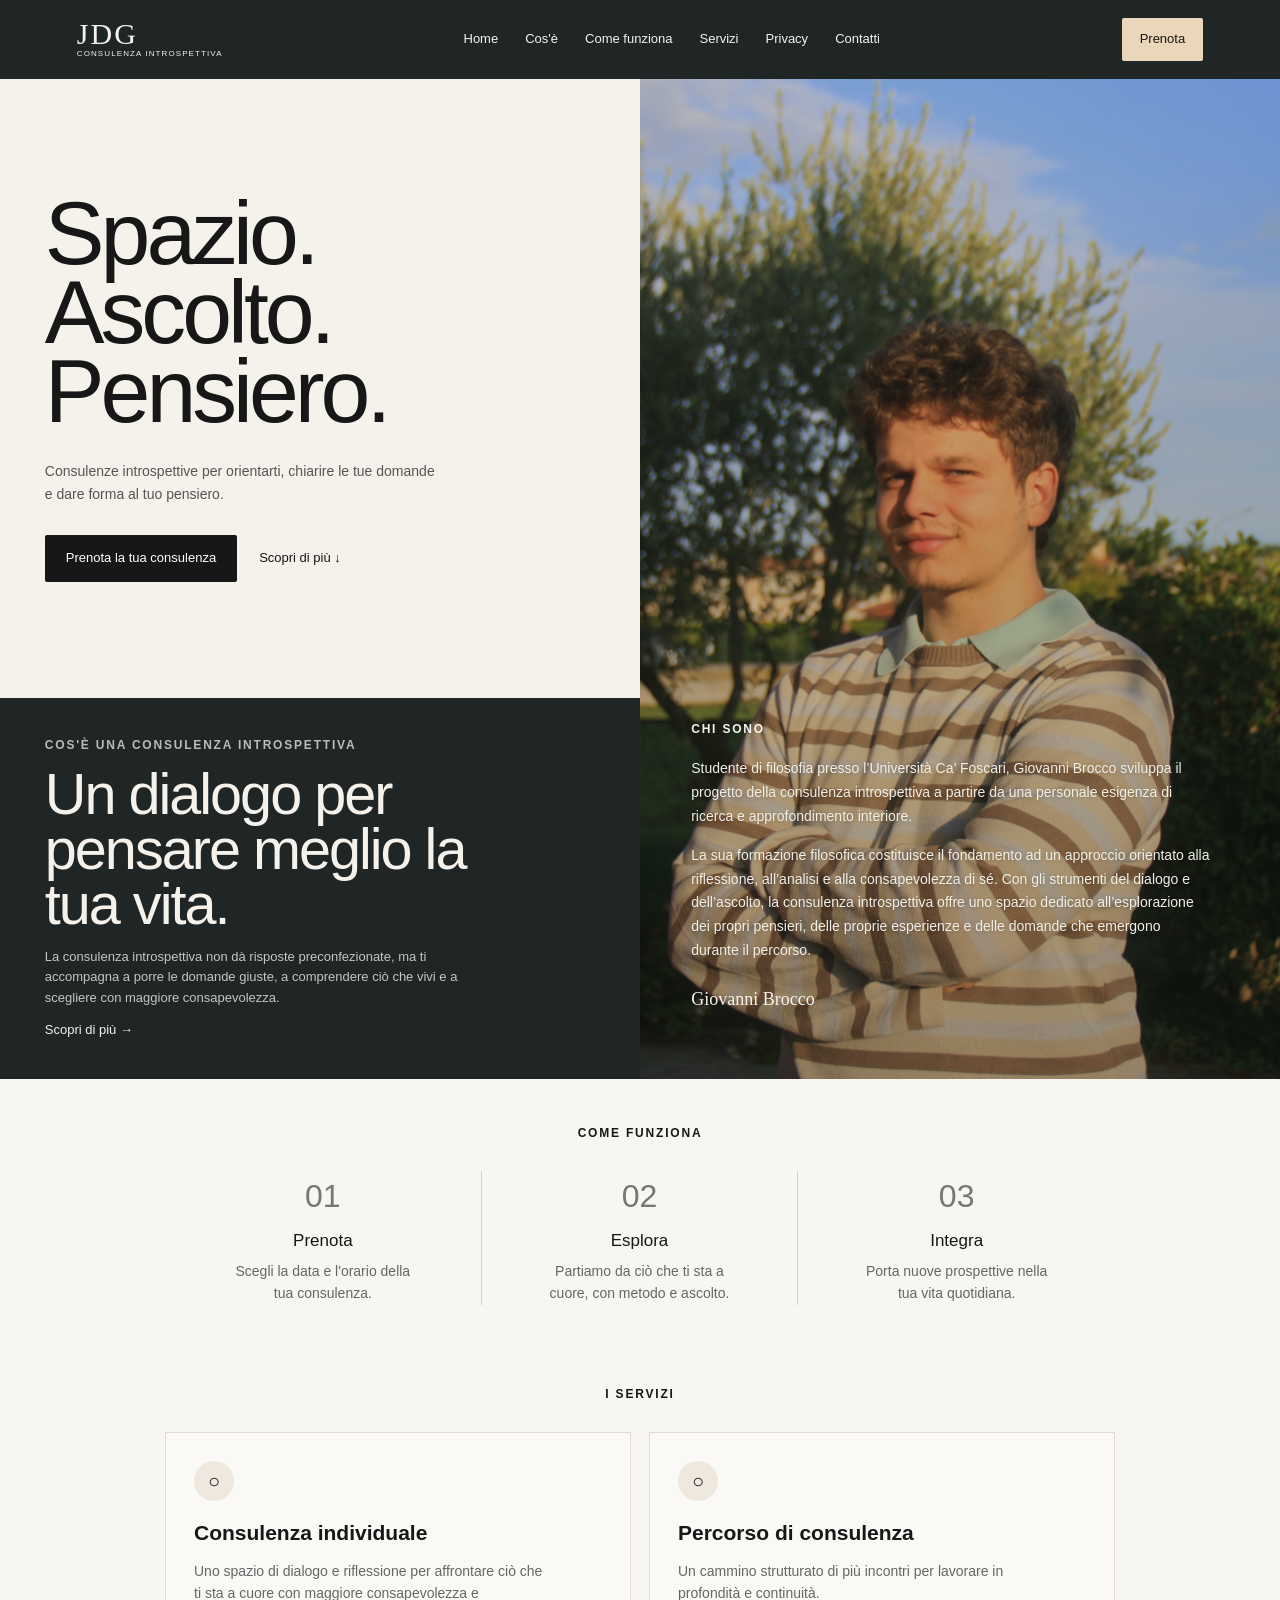
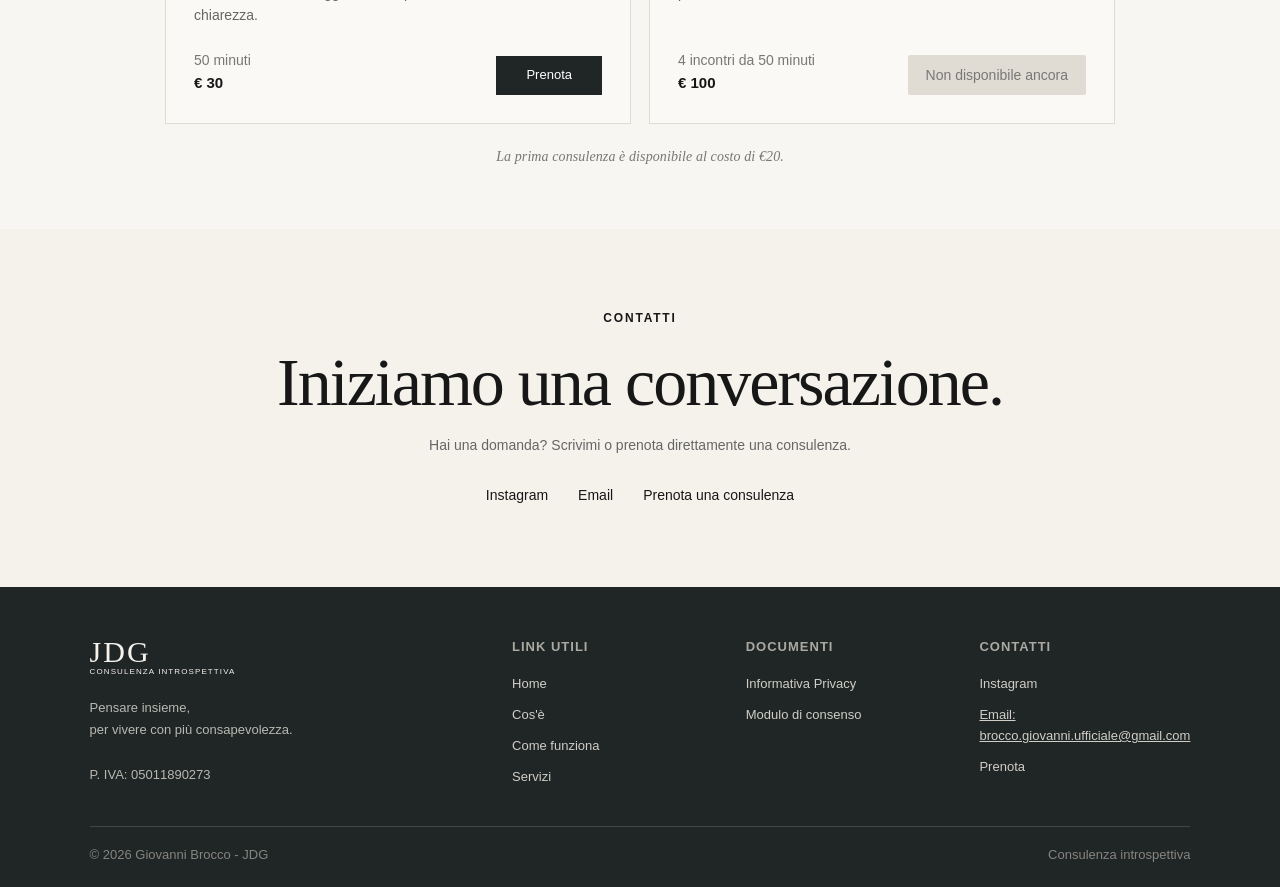
==== commit 43cb60f5: "Update footer and comment in index.html" ====
--- a/index.html
+++ b/index.html
@@ -42,10 +42,10 @@
             <!-- TOP LEFT: SPAZIO, ASCOLTO, PENSIERO -->
             <div class="hero-content">
 
-                <p class="eyebrow">
+                <!--<p class="eyebrow">
                     CONSULENZA INTROSPETTIVA
                 </p>
-
+                -->
                 <h1>
                     Spazio.<br>
                     Ascolto.<br>
@@ -353,7 +353,9 @@
                 </a>
 
                 <a href="mailto:brocco.giovanni.ufficiale@gmail.com">
+                    <u>
                     Email: brocco.giovanni.ufficiale@gmail.com
+                    </u>
                 </a>
 
                 <a href="prenota.html">Prenota</a>
@@ -364,7 +366,7 @@
 
         <div class="footer-bottom">
 
-            <p>© 2026 Giovanni Brocco</p>
+            <p>© 2026 Giovanni Brocco - JDG</p>
 
             <p>Consulenza introspettiva</p>
 
--- a/style.css
+++ b/style.css
@@ -7,19 +7,23 @@
     padding: 0;
     box-sizing: border-box;
 }
+
 html {
     scroll-behavior: smooth;
 }
+
 body {
     font-family: Arial, sans-serif;
     background: #f5f2ec;
     color: #171717;
     line-height: 1.6;
 }
+
 a {
     color: inherit;
     text-decoration: none;
 }
+
 /* =========================================
    GENERAL TYPOGRAPHY
 ========================================= */
@@ -29,6 +33,7 @@
     font-weight: 600;
     margin-bottom: 20px;
 }
+
 /* =========================================
    HEADER
 ========================================= */
@@ -42,22 +47,27 @@
     background: #202526;
     color: #f5f2ec;
 }
+
 nav {
     display: flex;
     justify-content: space-between;
     align-items: center;
     gap: 30px;
 }
+
+/* JDG LOGO */
 .logo {
     display: flex;
     flex-direction: column;
     align-items: flex-start;
     justify-content: center;
     color: #f5f2ec;
+    width: 145px;
     min-width: 145px;
     flex-shrink: 0;
     line-height: 1;
 }
+
 .logo-initials {
     display: block;
     font-family: Georgia, serif;
@@ -66,14 +76,7 @@
     letter-spacing: 2px;
     line-height: 1;
 }
-.logo-line {
-    display: block;
-    width: 100%;
-    max-width: 145px;
-    height: 1px;
-    background: #ead7b9;
-    margin: 7px 0 6px;
-}
+
 .logo small {
     display: block;
     font-family: Arial, sans-serif;
@@ -83,18 +86,22 @@
     line-height: 1.3;
     white-space: nowrap;
 }
+
 .nav-links {
     display: flex;
     align-items: center;
     gap: 27px;
 }
+
 .nav-links a {
     color: #f5f2ec;
     font-size: 13px;
 }
+
 .nav-links a:hover {
     opacity: 0.65;
 }
+
 .nav-button {
     display: inline-flex;
     align-items: center;
@@ -108,9 +115,11 @@
     white-space: nowrap;
     transition: background 0.2s ease;
 }
+
 .nav-button:hover {
     background: #f1dfc2;
 }
+
 /* =========================================
    HERO: TWO COLUMNS, TWO ROWS
 ========================================= */
@@ -122,6 +131,7 @@
     grid-template-rows: minmax(480px, 620px) auto;
     background: #f5f2ec;
 }
+
 /* =========================================
    TOP LEFT: SPAZIO, ASCOLTO, PENSIERO
 ========================================= */
@@ -137,6 +147,7 @@
     justify-content: center;
     padding: 45px 7%;
 }
+
 .hero h1 {
     font-size: clamp(62px, 7vw, 105px);
     line-height: 0.88;
@@ -144,6 +155,7 @@
     font-weight: 400;
     margin-bottom: 30px;
 }
+
 .hero-text {
     max-width: 390px;
     font-size: 14px;
@@ -151,11 +163,13 @@
     color: #555;
     margin-bottom: 30px;
 }
+
 .hero-buttons {
     display: flex;
     align-items: center;
     gap: 22px;
 }
+
 .button {
     background: #171717;
     color: white;
@@ -163,12 +177,15 @@
     font-size: 13px;
     border-radius: 2px;
 }
+
 .button:hover {
     background: #343434;
 }
+
 .text-link {
     font-size: 13px;
 }
+
 /* =========================================
    RIGHT SIDE: FULL-HEIGHT PHOTO
 ========================================= */
@@ -186,6 +203,7 @@
     background-position: center 35%;
     background-repeat: no-repeat;
 }
+
 /* =========================================
    BOTTOM LEFT: UN DIALOGO
 ========================================= */
@@ -203,10 +221,12 @@
     flex-direction: column;
     justify-content: center;
 }
+
 .about-text .eyebrow {
     color: #bcbcb5;
     margin-bottom: 12px;
 }
+
 .about-text h2 {
     max-width: 480px;
     font-family: Arial, serif;
@@ -216,6 +236,7 @@
     letter-spacing: -2px;
     margin-bottom: 16px;
 }
+
 .about-description {
     max-width: 440px;
     color: #c7c6c0;
@@ -223,10 +244,12 @@
     line-height: 1.55;
     margin-bottom: 12px;
 }
+
 .light-link {
     color: #f5f2ec;
     font-size: 13px;
 }
+
 /* =========================================
    CHI SONO: TEXT OVER THE PHOTO
 ========================================= */
@@ -242,7 +265,6 @@
     flex-direction: column;
     justify-content: flex-end;
     color: #f5f2ec;
-    /* Transparent overlay: the photo stays visible */
     background: linear-gradient(
         180deg,
         rgba(18, 22, 22, 0.18) 0%,
@@ -250,12 +272,14 @@
         rgba(18, 22, 22, 0.42) 100%
     );
 }
+
 .intro-content .eyebrow {
     color: #f5f2ec;
     font-size: 12px;
     letter-spacing: 1.8px;
     margin-bottom: 18px;
 }
+
 .intro-content > p:not(.eyebrow):not(.intro-name) {
     max-width: 520px;
     font-size: 14px;
@@ -264,12 +288,14 @@
     margin-bottom: 15px;
     text-shadow: 0 1px 4px rgba(0, 0, 0, 0.2);
 }
+
 .intro-name {
     margin-top: 7px;
     font-family: Georgia, serif;
     font-size: 18px;
     color: #f5f2ec;
 }
+
 /* =========================================
    PROCESS
 ========================================= */
@@ -277,41 +303,49 @@
     background: #f7f6f2;
     padding: 45px 7% 55px;
 }
+
 .section-title {
     text-align: center;
     margin-bottom: 28px;
 }
+
 .process-list {
     display: grid;
     grid-template-columns: repeat(3, 1fr);
     max-width: 950px;
     margin: auto;
 }
+
 .process-item {
     text-align: center;
     padding: 0 30px;
     border-right: 1px solid #d5d1ca;
 }
+
 .process-item:last-child {
     border-right: none;
 }
+
 .process-number {
     display: block;
     font-size: 32px;
     color: #777;
     margin-bottom: 5px;
 }
+
 .process-item h3 {
     font-size: 17px;
     font-weight: 500;
     margin-bottom: 6px;
 }
+
 .process-item p {
     max-width: 190px;
     margin: auto;
     font-size: 14px;
     color: #666;
 }
+
 /* =========================================
    SERVICES
 ========================================= */
@@ -319,6 +353,7 @@
     background: #f7f6f2;
     padding: 25px 7% 60px;
 }
+
 .service-list {
     display: grid;
     grid-template-columns: repeat(2, 1fr);
@@ -326,6 +361,7 @@
     max-width: 950px;
     margin: auto;
 }
+
 .service-card {
     background: #faf9f6;
     border: 1px solid #e0dcd4;
@@ -334,6 +370,7 @@
     display: flex;
     flex-direction: column;
 }
+
 .service-icon {
     width: 40px;
     height: 40px;
@@ -345,16 +382,19 @@
     font-size: 20px;
     margin-bottom: 15px;
 }
+
 .service-card h3 {
     font-size: 21px;
     margin-bottom: 10px;
 }
+
 .service-card > p {
     font-size: 14px;
     line-height: 1.6;
     color: #666;
     max-width: 350px;
 }
+
 .service-bottom {
     display: flex;
     justify-content: space-between;
@@ -362,23 +402,28 @@
     margin-top: auto;
     padding-top: 22px;
 }
+
 .service-bottom div {
     display: flex;
     flex-direction: column;
 }
+
 .service-bottom span {
     font-size: 14px;
     color: #777;
 }
+
 .service-bottom strong {
     font-size: 15px;
 }
+
 .service-bottom a {
     background: #202526;
     color: white;
     padding: 9px 30px;
     font-size: 13px;
 }
+
 .service-coming-soon {
     display: inline-block;
     background: #e0dcd4;
@@ -388,6 +433,7 @@
     border-radius: 2px;
     white-space: nowrap;
 }
+
 .service-disclaimer {
     max-width: 950px;
     margin: 22px auto 0;
@@ -399,6 +445,7 @@
     color: #777;
     line-height: 1.6;
 }
+
 /* =========================================
    CTA
 ========================================= */
@@ -411,33 +458,39 @@
     overflow: hidden;
     color: white;
 }
+
 .cta-image {
     position: absolute;
     inset: 0;
     background: #77736d;
 }
+
 .cta-image::after {
     content: "";
     position: absolute;
     inset: 0;
     background: rgba(20, 20, 18, 0.35);
 }
+
 .cta-content {
     position: relative;
     z-index: 2;
     text-align: center;
 }
+
 .cta h2 {
     font-family: Georgia, serif;
     font-size: 42px;
     font-weight: 400;
     margin-bottom: 7px;
 }
+
 .cta p {
     font-size: 14px;
     margin-bottom: 17px;
     color: #e3e0d9;
 }
+
 .cta-button {
     display: inline-block;
     background: #ead7b9;
@@ -445,6 +498,7 @@
     padding: 10px 18px;
     font-size: 13px;
 }
+
 /* =========================================
    CONTACT
 ========================================= */
@@ -453,6 +507,7 @@
     text-align: center;
     background: #f5f2ec;
 }
+
 .contact h2 {
     font-family: Georgia, serif;
     font-size: clamp(42px, 6vw, 68px);
@@ -461,19 +516,23 @@
     letter-spacing: -2px;
     margin-bottom: 18px;
 }
+
 .contact > p:not(.eyebrow) {
     font-size: 14px;
     color: #666;
     margin-bottom: 28px;
 }
+
 .contact-links {
     display: flex;
     justify-content: center;
     gap: 30px;
 }
+
 .contact-links a {
     font-size: 14px;
 }
+
 /* =========================================
    FOOTER
 ========================================= */
@@ -482,6 +541,7 @@
     color: #f5f2ec;
     padding: 50px 7% 22px;
 }
+
 .footer-main {
     display: grid;
     grid-template-columns: 2fr 1fr 1fr 1fr;
@@ -489,40 +549,49 @@
     padding-bottom: 38px;
     border-bottom: 1px solid #424645;
 }
+
 .footer-brand .logo {
     margin-bottom: 20px;
 }
+
 .footer-brand > p {
     color: #b9b9b2;
     font-size: 13px;
     line-height: 1.7;
 }
+
 .footer-legal {
     margin-top: 22px;
 }
+
 .footer-legal p {
     font-size: 13px;
     color: #b9b9b2;
     line-height: 1.8;
 }
+
 .footer-column {
     display: flex;
     flex-direction: column;
     gap: 10px;
 }
+
 .footer-column h4 {
     font-size: 13px;
     letter-spacing: 1px;
     color: #aaa9a2;
     margin-bottom: 7px;
 }
+
 .footer-column a {
     color: #d0cec7;
     font-size: 13px;
 }
+
 .footer-column a:hover {
     color: white;
 }
+
 .footer-bottom {
     padding-top: 18px;
     display: flex;
@@ -530,20 +599,24 @@
     font-size: 13px;
     color: #85857f;
 }
+
 /* =========================================
    PRIVACY + CONSENT
 ========================================= */
 .document-page {
     width: 100%;
 }
+
 .document-hero {
     background: #202526;
     color: #f5f2ec;
     padding: 135px 7% 65px;
 }
+
 .document-hero .eyebrow {
     color: #bcbcb5;
 }
+
 .document-hero h1 {
     max-width: 900px;
     font-family: Georgia, serif;
@@ -553,17 +626,20 @@
     letter-spacing: -1.5px;
     margin-bottom: 18px;
 }
+
 .document-hero > p:not(.eyebrow) {
     font-size: 14px;
     color: #c7c6c0;
     line-height: 1.6;
 }
+
 .document-content {
     width: 100%;
     max-width: 1100px;
     margin: 0;
     padding: 70px 7% 95px;
 }
+
 .document-content h2,
 .document-form-section legend {
     font-family: Georgia, serif;
@@ -574,9 +650,11 @@
     margin-bottom: 18px;
     letter-spacing: -0.3px;
 }
+
 .document-content > h2:first-child {
     margin-top: 0;
 }
+
 .document-content p {
     max-width: 900px;
     font-size: 14px;
@@ -584,26 +662,31 @@
     color: #444;
     margin-bottom: 16px;
 }
+
 .document-content ul {
     max-width: 900px;
     padding-left: 22px;
     margin-bottom: 20px;
 }
+
 .document-content li {
     font-size: 14px;
     line-height: 1.8;
     color: #444;
     margin-bottom: 6px;
 }
+
 .document-link {
     color: #202526;
     text-decoration: underline;
     text-underline-offset: 3px;
     font-weight: 600;
 }
+
 .document-link:hover {
     opacity: 0.65;
 }
+
 /* =========================================
    CONSENT FORM
 ========================================= */
@@ -611,19 +694,23 @@
     max-width: 900px;
     margin-bottom: 40px;
 }
+
 fieldset.document-form-section {
     border: 0;
     padding: 0;
 }
+
 .document-form-section:first-child h2 {
     margin-top: 0;
 }
+
 .document-form-section label:not(.form-choice) {
     display: block;
     font-size: 14px;
     font-weight: 600;
     margin: 18px 0 7px;
 }
+
 .document-form-section input[type="text"],
 .document-form-section input[type="date"] {
     display: block;
@@ -639,6 +726,7 @@
     font-size: 14px;
     color: #171717;
 }
+
 /* RADIO / CHECKBOX */
 .form-choice {
     max-width: 900px;
@@ -651,10 +739,12 @@
     line-height: 1.7;
     color: #444;
 }
+
 .form-choice input {
     margin-top: 5px;
     flex-shrink: 0;
 }
+
 /* SIGNATURE */
 .signature-pad {
     display: block;
@@ -666,6 +756,7 @@
     border: 1px solid #aaa;
     touch-action: none;
 }
+
 /* BUTTONS */
 .secondary-button {
     padding: 9px 16px;
@@ -676,10 +767,12 @@
     font-size: 13px;
     cursor: pointer;
 }
+
 .secondary-button:hover {
     background: #202526;
     color: white;
 }
+
 .final-confirmation {
     max-width: 900px;
     display: flex;
@@ -690,10 +783,12 @@
     line-height: 1.7;
     color: #444;
 }
+
 .final-confirmation input {
     margin-top: 5px;
     flex-shrink: 0;
 }
+
 .submit-button {
     padding: 14px 28px;
     border: 0;
@@ -704,14 +799,17 @@
     font-size: 14px;
     cursor: pointer;
 }
+
 .submit-button:hover {
     background: #343a3b;
 }
+
 .form-status {
     margin-top: 18px;
     font-size: 13px !important;
     color: #777 !important;
 }
+
 /* =========================================
    BOOKING PAGE
 ========================================= */
@@ -722,6 +820,7 @@
     gap: 14px;
     margin-top: 32px;
 }
+
 .booking-button,
 .booking-button-primary,
 .booking-button-secondary,
@@ -743,6 +842,7 @@
     text-decoration: none;
     transition: background-color 0.2s ease;
 }
+
 .booking-button:hover,
 .booking-button-primary:hover,
 .booking-button-secondary:hover,
@@ -750,12 +850,14 @@
     background-color: #f1dfc2 !important;
     color: #171717 !important;
 }
+
 .booking-signature {
     margin-top: 42px;
     font-family: Georgia, serif;
     font-size: 19px;
     color: #202526;
 }
+
 .booking-signature span {
     display: block;
     margin-top: 3px;
@@ -764,6 +866,7 @@
     letter-spacing: 1px;
     color: #77736d;
 }
+
 /* =========================================
    TABLET
 ========================================= */
@@ -771,56 +874,70 @@
     .nav-links {
         display: none;
     }
+
     nav {
         gap: 15px;
     }
+
     .logo {
         min-width: 0;
     }
+
     .nav-button {
         display: inline-flex;
         flex-shrink: 0;
     }
+
     /* HERO */
     .hero {
         grid-template-columns: minmax(0, 1fr) minmax(0, 1fr);
         grid-template-rows: minmax(450px, 560px) auto;
     }
+
     .hero-content {
         padding: 70px 7%;
     }
+
     .hero h1 {
         font-size: clamp(48px, 6vw, 68px);
         letter-spacing: -2px;
     }
+
     .hero-buttons {
         flex-wrap: wrap;
         gap: 14px;
     }
+
     .about-text {
         min-height: 330px;
         padding: 40px 7%;
     }
+
     .about-text h2 {
         font-size: clamp(32px, 4vw, 44px);
     }
+
     .intro-content {
         padding: 45px 7%;
     }
+
     .intro-content > p:not(.eyebrow):not(.intro-name) {
         font-size: 13px;
         line-height: 1.65;
     }
+
     /* FOOTER */
     .footer-main {
         grid-template-columns: 1fr 1fr;
     }
+
     /* DOCUMENTS */
     .document-content {
         max-width: 100%;
         padding: 60px 7% 80px;
     }
 }
+
 /* =========================================
    MOBILE
 ========================================= */
@@ -829,23 +946,25 @@
     header {
         padding: 16px 5%;
     }
+
     nav {
         gap: 15px;
     }
+
     .logo {
         min-width: 0;
         width: 145px;
     }
+
     .logo-initials {
         font-size: 27px;
     }
-    .logo-line {
-        max-width: 135px;
-    }
+
     .logo small {
         font-size: 7px;
         letter-spacing: 0.8px;
     }
+
     .nav-button {
         display: inline-flex;
         align-items: center;
@@ -853,27 +972,32 @@
         font-size: 12px;
         padding: 9px 12px;
     }
+
     /* HERO: STACK THE CONTENT */
     .hero {
         padding-top: 78px;
         grid-template-columns: minmax(0, 1fr);
         grid-template-rows: auto auto auto;
     }
+
     .hero-content {
         grid-column: 1;
         grid-row: 1;
         min-height: 570px;
         padding: 115px 5% 60px;
     }
+
     .hero h1 {
         font-size: 62px;
         letter-spacing: -2px;
     }
+
     .hero-buttons {
         flex-direction: column;
         align-items: flex-start;
         gap: 15px;
     }
+
     /*
        On mobile, the photo and Chi sono text
        become one single image section.
@@ -881,6 +1005,7 @@
     .intro-photo {
         display: none;
     }
+
     .intro-content {
         grid-column: 1;
         grid-row: 2;
@@ -902,17 +1027,21 @@
         background-repeat: no-repeat;
         color: #f5f2ec;
     }
+
     .intro-content .eyebrow {
         margin-bottom: 14px;
     }
+
     .intro-content > p:not(.eyebrow):not(.intro-name) {
         font-size: 14px;
         line-height: 1.65;
         color: #f1eee8;
     }
+
     .intro-name {
         font-size: 18px;
     }
+
     /* UN DIALOGO: AFTER THE PHOTO */
     .about-text {
         grid-column: 1;
@@ -921,92 +1050,115 @@
         min-height: 0;
         padding: 32px 5%;
     }
+
     .about-text h2 {
         font-size: 47px;
         margin-bottom: 14px;
     }
+
     .about-text .eyebrow {
         margin-bottom: 10px;
     }
+
     .about-description {
         margin-bottom: 10px;
     }
+
     /* PROCESS */
     .process {
         padding: 40px 5%;
     }
+
     .process-list {
         grid-template-columns: 1fr;
     }
+
     .process-item {
         border-right: 0;
         border-bottom: 1px solid #d5d1ca;
         padding: 0 0 27px;
         margin-bottom: 27px;
     }
+
     .process-item:last-child {
         border-bottom: 0;
         margin-bottom: 0;
     }
+
     /* SERVICES */
     .services {
         padding: 25px 5% 50px;
     }
+
     .service-list {
         grid-template-columns: 1fr;
     }
+
     .service-disclaimer {
         padding: 0 10px;
         font-size: 13px;
     }
+
     .service-coming-soon {
         font-size: 12px;
         padding: 9px 13px;
     }
+
     /* CONTACT */
     .contact {
         padding: 70px 5%;
     }
+
     .contact-links {
         flex-direction: column;
         gap: 14px;
     }
+
     /* FOOTER */
     footer {
         padding: 45px 5% 22px;
     }
+
     .footer-main {
         grid-template-columns: 1fr;
         gap: 30px;
     }
+
     .footer-bottom {
         flex-direction: column;
         gap: 6px;
     }
+
     /* PRIVACY + CONSENT */
     .document-hero {
         padding: 115px 5% 50px;
     }
+
     .document-hero h1 {
         font-size: 34px;
     }
+
     .document-content {
         padding: 50px 5% 70px;
     }
+
     .document-content h2,
     .document-form-section legend {
         font-size: 21px;
         margin-top: 40px;
     }
+
     .document-content p,
     .document-content li,
     .form-choice,
     .final-confirmation {
         font-size: 14px;
     }
+
     .signature-pad {
         height: 170px;
     }
+
     /* BOOKING BUTTONS */
     .booking-buttons {
         display: flex !important;
@@ -1015,6 +1167,7 @@
         gap: 14px !important;
         width: 100%;
     }
+
     .booking-buttons .booking-button,
     .booking-buttons .booking-button-primary,
     .booking-buttons .booking-button-secondary,
@@ -1034,6 +1187,7 @@
         text-align: center;
         text-decoration: none;
     }
+
     .booking-buttons a.booking-button:hover,
     .booking-buttons a.booking-button-primary:hover,
     .booking-buttons a.booking-button-secondary:hover,
@@ -1041,6 +1195,7 @@
         background: #f1dfc2 !important;
         color: #171717 !important;
     }
+
     .booking-signature {
         margin-top: 32px;
     }
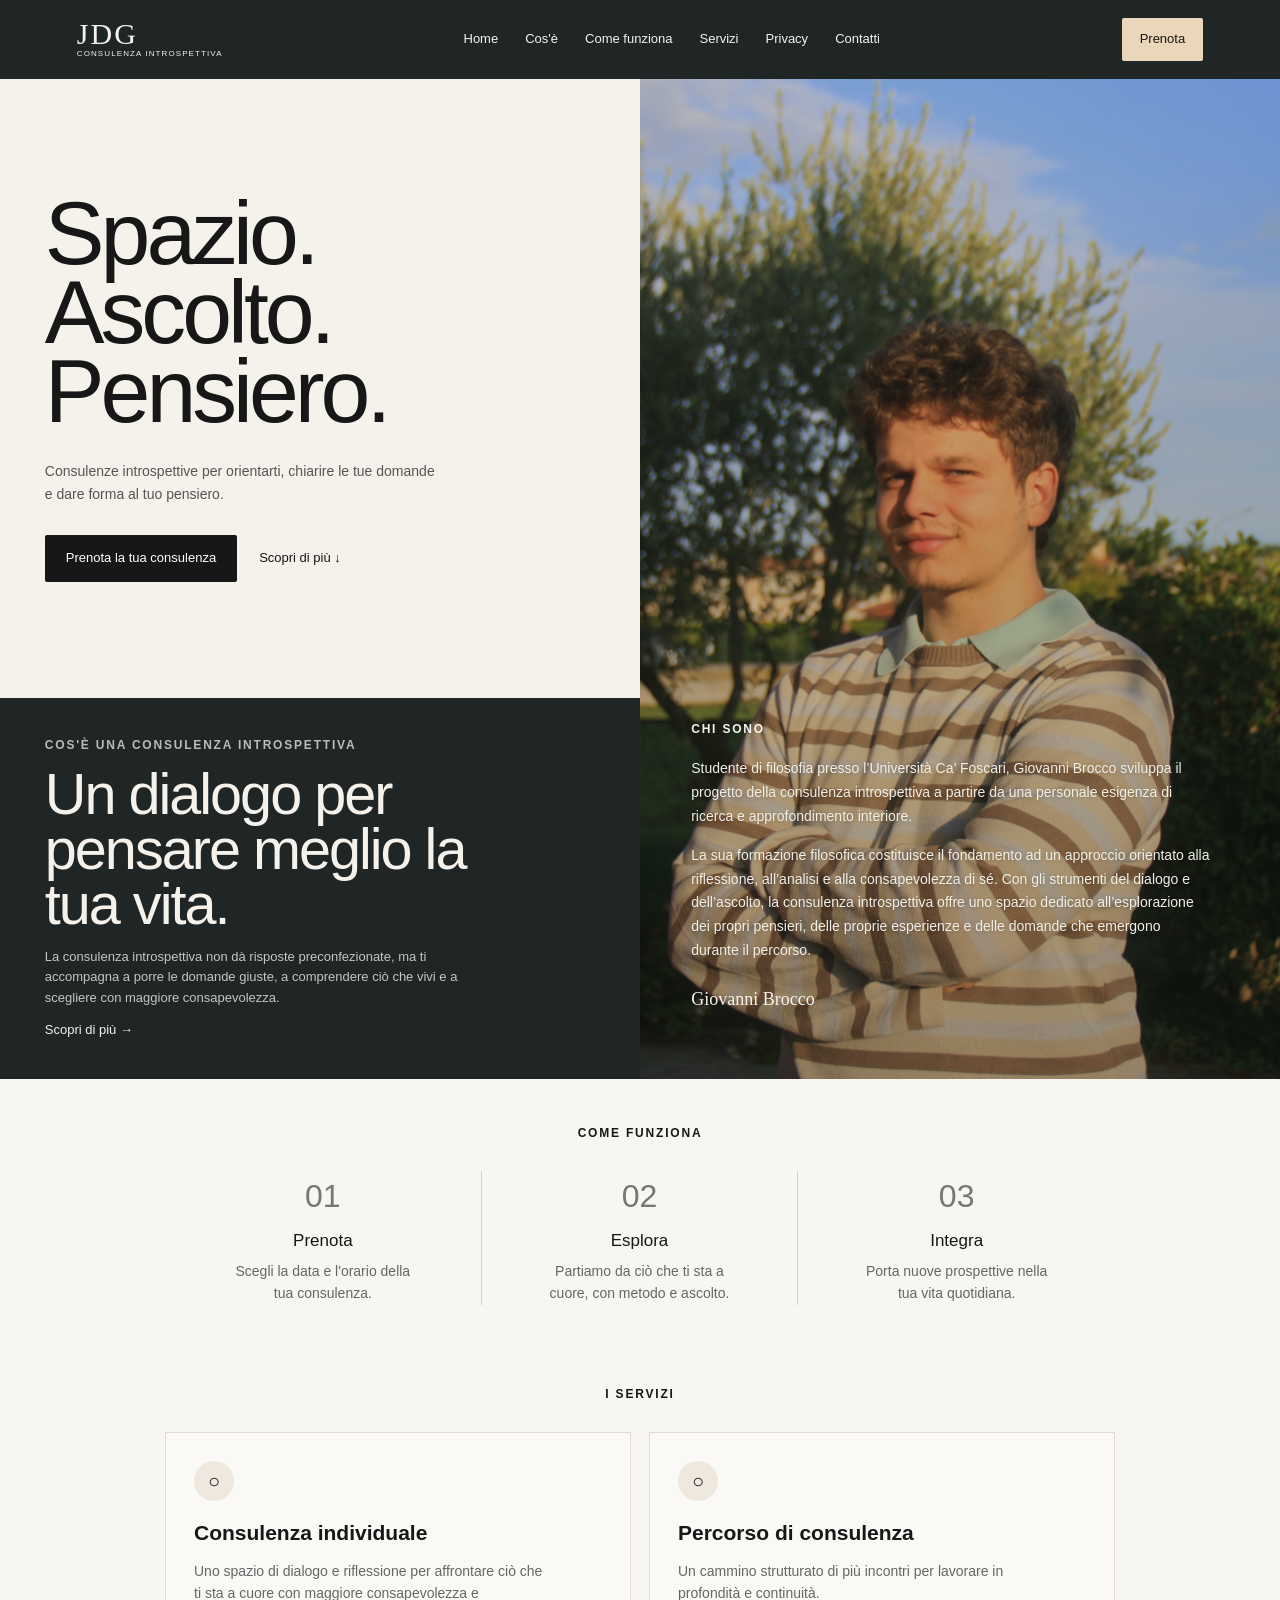
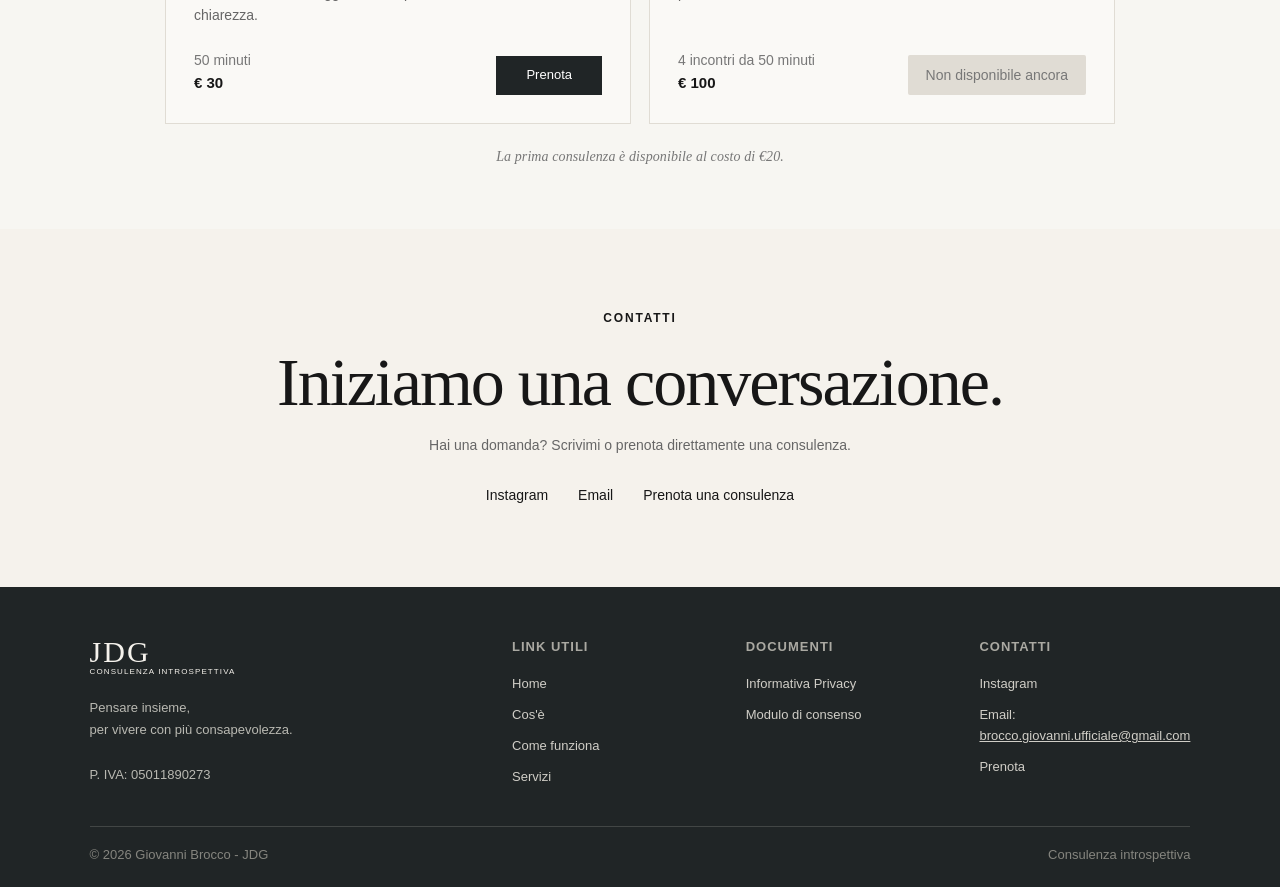
==== commit ab1bb851: "Update index.html" ====
--- a/index.html
+++ b/index.html
@@ -353,8 +353,8 @@
                 </a>
 
                 <a href="mailto:brocco.giovanni.ufficiale@gmail.com">
-                    <u>
-                    Email: brocco.giovanni.ufficiale@gmail.com
+                    Email: <u>
+                    brocco.giovanni.ufficiale@gmail.com
                     </u>
                 </a>
 
